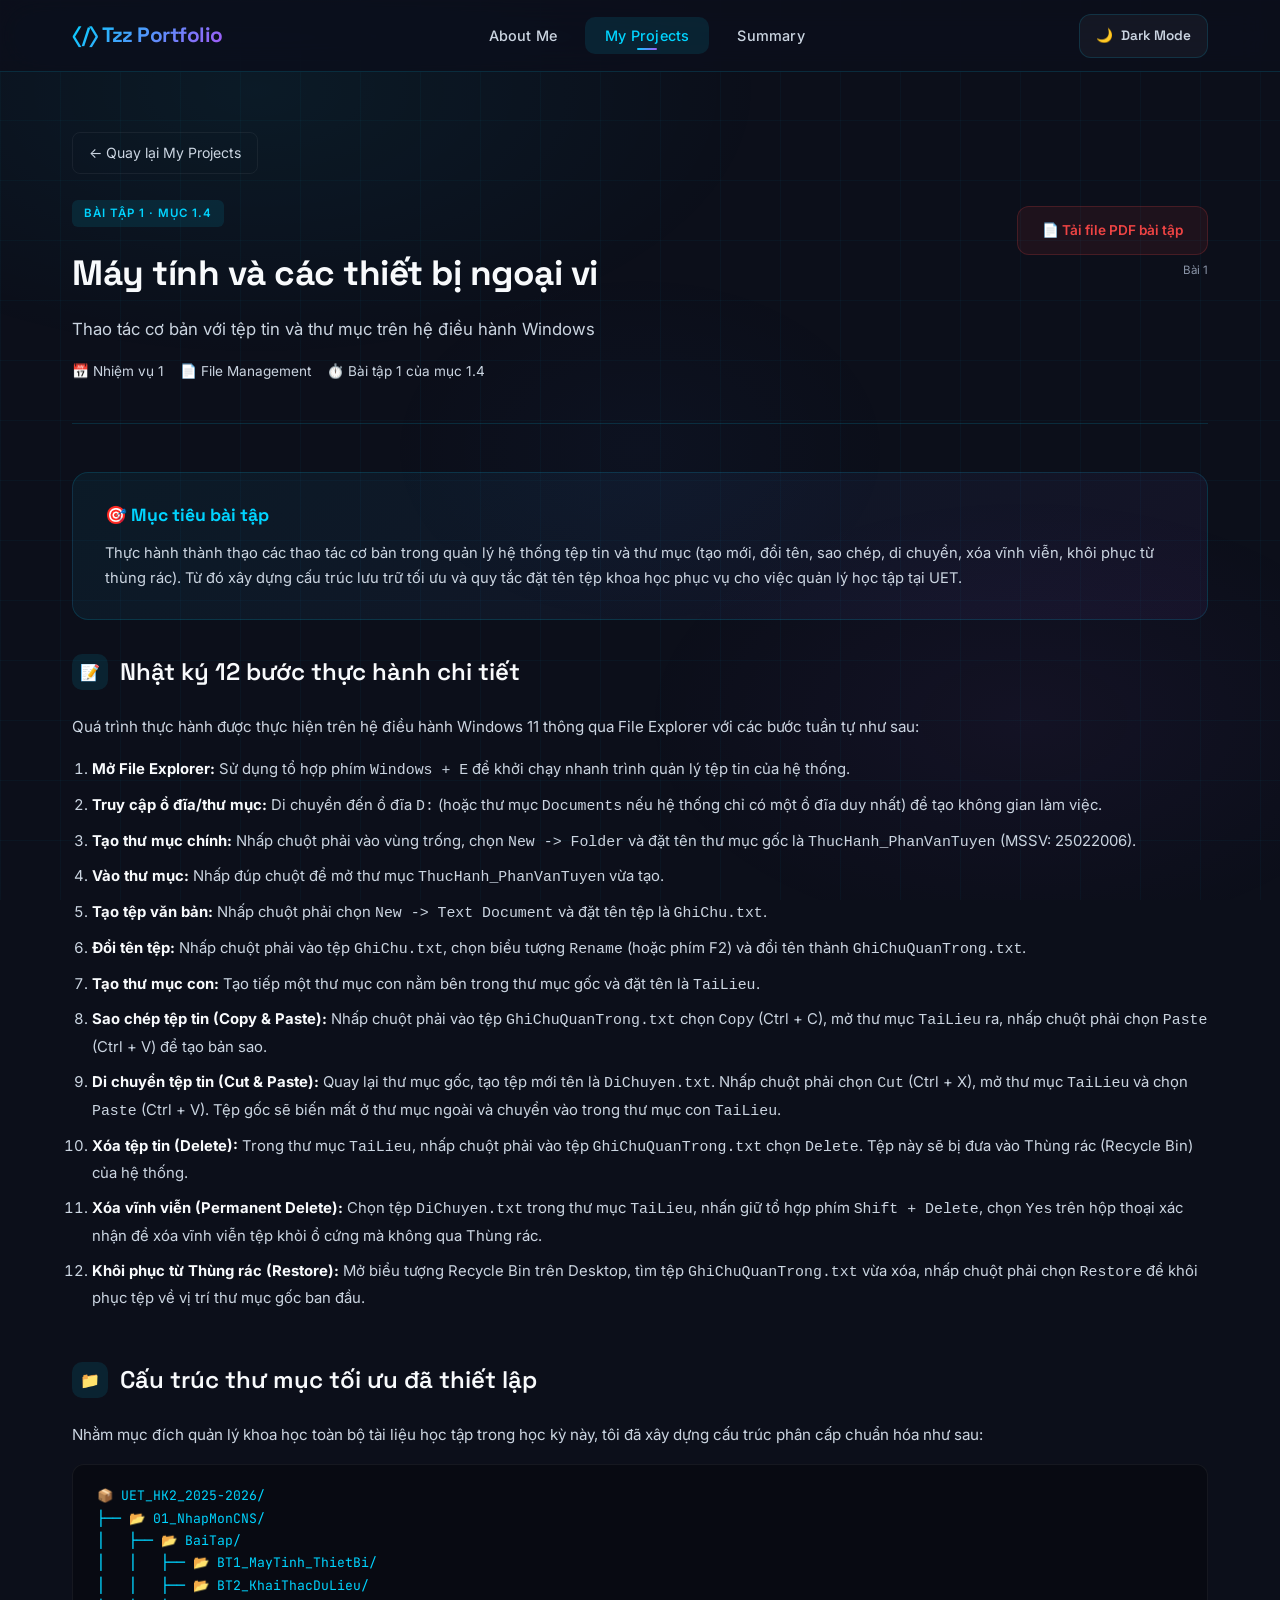
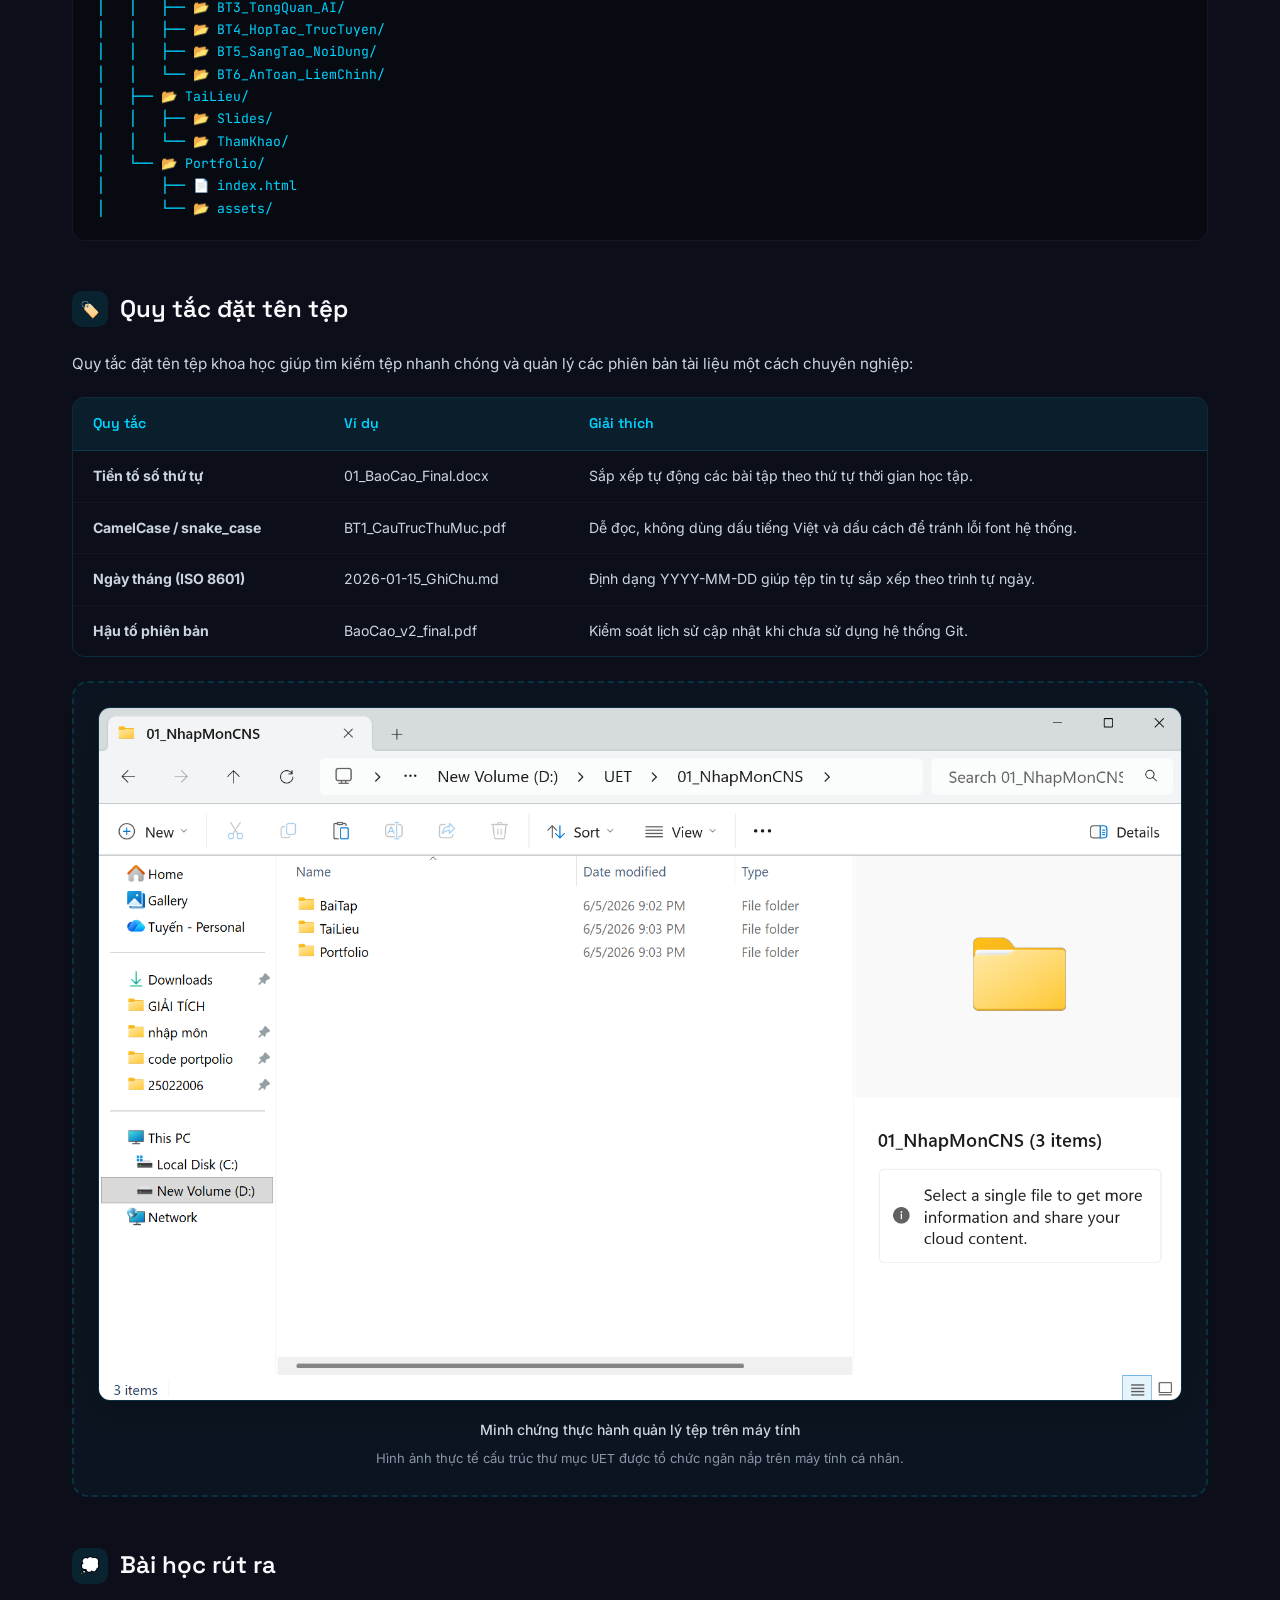
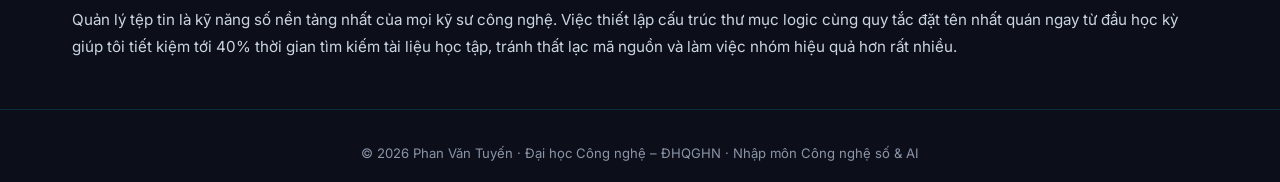
==== bai1.html @ 033db145 "add all file for tzz_portfolio" ====
<!DOCTYPE html>
<html lang="vi">

<head>
    <meta charset="UTF-8">
    <meta name="viewport" content="width=device-width, initial-scale=1.0">
    <meta name="description" content="Bài tập 1: Thao tác cơ bản với tệp tin và thư mục - Portfolio Kỹ thuật số">
    <title>Bài tập 1 | Tzz Portfolio</title>
    <link rel="preconnect" href="https://fonts.googleapis.com">
    <link rel="preconnect" href="https://fonts.gstatic.com" crossorigin>
    <link
        href="https://fonts.googleapis.com/css2?family=Inter:wght@300;400;500;600;700;800&family=Space+Grotesk:wght@400;500;600;700&family=JetBrains+Mono:wght@400;500&display=swap"
        rel="stylesheet">
    <link rel="stylesheet" href="styles.css">
</head>

<body>
    <div class="grid-bg"></div>
    <div class="particles">
        <div class="particle"></div>
        <div class="particle"></div>
        <div class="particle"></div>
        <div class="particle"></div>
        <div class="particle"></div>
        <div class="particle"></div>
        <div class="particle"></div>
        <div class="particle"></div>
    </div>

    <!-- NAVIGATION -->
    <nav class="navbar" id="navbar">
        <div class="nav-container">
            <a class="nav-logo" href="index.html">⟨/⟩ Tzz Portfolio</a>
            <button class="nav-toggle" id="navToggle" aria-label="Menu">
                <span></span><span></span><span></span>
            </button>
            <ul class="nav-links" id="navLinks">
                <li><a class="nav-link" href="index.html">About Me</a></li>
                <li><a class="nav-link" href="projects.html">My Projects</a></li>
                <li><a class="nav-link" href="summary.html">Summary</a></li>
            </ul>
            <button class="theme-toggle" id="themeToggle" onclick="toggleTheme()" aria-label="Dark / Light Mode"
                title="Dark / Light Mode">🌙</button>
        </div>
    </nav>

    <!-- PAGE CONTENT -->
    <div class="page">
        <div class="container">
            <div class="detail-header">
                <a class="detail-back" href="projects.html">← Quay lại My Projects</a>
                <div class="detail-header-row">
                    <div class="detail-header-left">
                        <span class="project-badge bt1">Bài tập 1 · Mục 1.4</span>
                        <h1 class="detail-title">Máy tính và các thiết bị ngoại vi</h1>
                        <p style="color: var(--text-secondary); font-size: 1.05rem; margin-top: 8px;">
                            Thao tác cơ bản với tệp tin và thư mục trên hệ điều hành Windows
                        </p>
                        <div class="detail-meta" style="margin-top: 16px;">
                            <span class="detail-meta-item">📅 Nhiệm vụ 1</span>
                            <span class="detail-meta-item">📄 File Management</span>
                            <span class="detail-meta-item">⏱️ Bài tập 1 của mục 1.4</span>
                        </div>
                    </div>
                    <div class="detail-header-right">
                        <a href="25022006_tuan1.pdf" class="detail-pdf-btn" target="_blank">
                            📄 Tải file PDF bài tập
                        </a>
                        <span class="detail-pdf-hint">Bài 1</span>
                    </div>
                </div>
            </div>

            <!-- Objective -->
            <div class="objective-card animate-on-scroll">
                <h3>🎯 Mục tiêu bài tập</h3>
                <p>
                    Thực hành thành thạo các thao tác cơ bản trong quản lý hệ thống tệp tin và thư mục (tạo mới, đổi
                    tên, sao chép, di chuyển, xóa vĩnh viễn, khôi phục từ thùng rác). Từ đó xây dựng cấu trúc lưu trữ
                    tối ưu và quy tắc đặt tên tệp khoa học phục vụ cho việc quản lý học tập tại UET.
                </p>
            </div>

            <!-- Content: Detailed 12 Steps -->
            <div class="content-block animate-on-scroll">
                <h2><span class="block-icon">📝</span> Nhật ký 12 bước thực hành chi tiết</h2>
                <p>
                    Quá trình thực hành được thực hiện trên hệ điều hành Windows 11 thông qua File Explorer với các bước
                    tuần tự như sau:
                </p>
                <ol>
                    <li><strong>Mở File Explorer:</strong> Sử dụng tổ hợp phím <code>Windows + E</code> để khởi chạy
                        nhanh trình quản lý tệp tin của hệ thống.</li>
                    <li><strong>Truy cập ổ đĩa/thư mục:</strong> Di chuyển đến ổ đĩa <code>D:</code> (hoặc thư mục
                        <code>Documents</code> nếu hệ thống chỉ có một ổ đĩa duy nhất) để tạo không gian làm việc.
                    </li>
                    <li><strong>Tạo thư mục chính:</strong> Nhấp chuột phải vào vùng trống, chọn
                        <code>New -> Folder</code> và đặt tên thư mục gốc là <code>ThucHanh_PhanVanTuyen</code> (MSSV:
                        25022006).
                    </li>
                    <li><strong>Vào thư mục:</strong> Nhấp đúp chuột để mở thư mục <code>ThucHanh_PhanVanTuyen</code>
                        vừa tạo.</li>
                    <li><strong>Tạo tệp văn bản:</strong> Nhấp chuột phải chọn <code>New -> Text Document</code> và đặt
                        tên tệp là <code>GhiChu.txt</code>.</li>
                    <li><strong>Đổi tên tệp:</strong> Nhấp chuột phải vào tệp <code>GhiChu.txt</code>, chọn biểu tượng
                        <code>Rename</code> (hoặc phím F2) và đổi tên thành <code>GhiChuQuanTrong.txt</code>.
                    </li>
                    <li><strong>Tạo thư mục con:</strong> Tạo tiếp một thư mục con nằm bên trong thư mục gốc và đặt tên
                        là <code>TaiLieu</code>.</li>
                    <li><strong>Sao chép tệp tin (Copy & Paste):</strong> Nhấp chuột phải vào tệp
                        <code>GhiChuQuanTrong.txt</code> chọn <code>Copy</code> (Ctrl + C), mở thư mục
                        <code>TaiLieu</code> ra, nhấp chuột phải chọn <code>Paste</code> (Ctrl + V) để tạo bản sao.
                    </li>
                    <li><strong>Di chuyển tệp tin (Cut & Paste):</strong> Quay lại thư mục gốc, tạo tệp mới tên là
                        <code>DiChuyen.txt</code>. Nhấp chuột phải chọn <code>Cut</code> (Ctrl + X), mở thư mục
                        <code>TaiLieu</code> và chọn <code>Paste</code> (Ctrl + V). Tệp gốc sẽ biến mất ở thư mục ngoài
                        và chuyển vào trong thư mục con <code>TaiLieu</code>.
                    </li>
                    <li><strong>Xóa tệp tin (Delete):</strong> Trong thư mục <code>TaiLieu</code>, nhấp chuột phải vào
                        tệp <code>GhiChuQuanTrong.txt</code> chọn <code>Delete</code>. Tệp này sẽ bị đưa vào Thùng rác
                        (Recycle Bin) của hệ thống.</li>
                    <li><strong>Xóa vĩnh viễn (Permanent Delete):</strong> Chọn tệp <code>DiChuyen.txt</code> trong thư
                        mục <code>TaiLieu</code>, nhấn giữ tổ hợp phím <code>Shift + Delete</code>, chọn
                        <code>Yes</code> trên hộp thoại xác nhận để xóa vĩnh viễn tệp khỏi ổ cứng mà không qua Thùng
                        rác.
                    </li>
                    <li><strong>Khôi phục từ Thùng rác (Restore):</strong> Mở biểu tượng Recycle Bin trên Desktop, tìm
                        tệp <code>GhiChuQuanTrong.txt</code> vừa xóa, nhấp chuột phải chọn <code>Restore</code> để khôi
                        phục tệp về vị trí thư mục gốc ban đầu.</li>
                </ol>
            </div>

            <!-- Content: Folder Structure -->
            <div class="content-block animate-on-scroll">
                <h2><span class="block-icon">📁</span> Cấu trúc thư mục tối ưu đã thiết lập</h2>
                <p>
                    Nhằm mục đích quản lý khoa học toàn bộ tài liệu học tập trong học kỳ này, tôi đã xây dựng cấu trúc
                    phân cấp chuẩn hóa như sau:
                </p>
                <div class="code-block">
                    📦 UET_HK2_2025-2026/<br>
                    ├── 📂 01_NhapMonCNS/<br>
                    │&nbsp;&nbsp;&nbsp;├── 📂 BaiTap/<br>
                    │&nbsp;&nbsp;&nbsp;│&nbsp;&nbsp;&nbsp;├── 📂 BT1_MayTinh_ThietBi/<br>
                    │&nbsp;&nbsp;&nbsp;│&nbsp;&nbsp;&nbsp;├── 📂 BT2_KhaiThacDuLieu/<br>
                    │&nbsp;&nbsp;&nbsp;│&nbsp;&nbsp;&nbsp;├── 📂 BT3_TongQuan_AI/<br>
                    │&nbsp;&nbsp;&nbsp;│&nbsp;&nbsp;&nbsp;├── 📂 BT4_HopTac_TrucTuyen/<br>
                    │&nbsp;&nbsp;&nbsp;│&nbsp;&nbsp;&nbsp;├── 📂 BT5_SangTao_NoiDung/<br>
                    │&nbsp;&nbsp;&nbsp;│&nbsp;&nbsp;&nbsp;└── 📂 BT6_AnToan_LiemChinh/<br>
                    │&nbsp;&nbsp;&nbsp;├── 📂 TaiLieu/<br>
                    │&nbsp;&nbsp;&nbsp;│&nbsp;&nbsp;&nbsp;├── 📂 Slides/<br>
                    │&nbsp;&nbsp;&nbsp;│&nbsp;&nbsp;&nbsp;└── 📂 ThamKhao/<br>
                    │&nbsp;&nbsp;&nbsp;└── 📂 Portfolio/<br>
                    │&nbsp;&nbsp;&nbsp;&nbsp;&nbsp;&nbsp;&nbsp;├── 📄 index.html<br>
                    │&nbsp;&nbsp;&nbsp;&nbsp;&nbsp;&nbsp;&nbsp;└── 📂 assets/<br>
                </div>
            </div>

            <!-- Content: Naming Convention -->
            <div class="content-block animate-on-scroll">
                <h2><span class="block-icon">🏷️</span> Quy tắc đặt tên tệp</h2>
                <p>
                    Quy tắc đặt tên tệp khoa học giúp tìm kiếm tệp nhanh chóng và quản lý các phiên bản tài liệu một
                    cách chuyên nghiệp:
                </p>
                <table class="comparison-table">
                    <thead>
                        <tr>
                            <th>Quy tắc</th>
                            <th>Ví dụ</th>
                            <th>Giải thích</th>
                        </tr>
                    </thead>
                    <tbody>
                        <tr>
                            <td><strong>Tiền tố số thứ tự</strong></td>
                            <td>01_BaoCao_Final.docx</td>
                            <td>Sắp xếp tự động các bài tập theo thứ tự thời gian học tập.</td>
                        </tr>
                        <tr>
                            <td><strong>CamelCase / snake_case</strong></td>
                            <td>BT1_CauTrucThuMuc.pdf</td>
                            <td>Dễ đọc, không dùng dấu tiếng Việt và dấu cách để tránh lỗi font hệ thống.</td>
                        </tr>
                        <tr>
                            <td><strong>Ngày tháng (ISO 8601)</strong></td>
                            <td>2026-01-15_GhiChu.md</td>
                            <td>Định dạng YYYY-MM-DD giúp tệp tin tự sắp xếp theo trình tự ngày.</td>
                        </tr>
                        <tr>
                            <td><strong>Hậu tố phiên bản</strong></td>
                            <td>BaoCao_v2_final.pdf</td>
                            <td>Kiểm soát lịch sử cập nhật khi chưa sử dụng hệ thống Git.</td>
                        </tr>
                    </tbody>
                </table>

                <div class="screenshot-area" style="margin-top: 24px; padding: 24px;">
                    <img src="minhchung.png" alt="Minh chứng thực hành quản lý tệp"
                        style="max-width: 100%; border-radius: 12px; border: 1px solid var(--border-color); box-shadow: 0 8px 32px rgba(0,0,0,0.2); display: block; margin: 0 auto 16px;">
                    <p style="margin-bottom: 4px; color: var(--text-secondary); font-weight: 500;">Minh chứng thực hành
                        quản lý tệp trên máy tính</p>
                    <p style="font-size: 0.82rem; color: var(--text-muted); margin-bottom: 0;">Hình ảnh thực tế cấu trúc
                        thư mục <code>UET</code> được tổ chức ngăn nắp trên máy tính cá nhân.</p>
                </div>
            </div>

            <!-- Content: Lessons Learned -->
            <div class="content-block animate-on-scroll">
                <h2><span class="block-icon">💭</span> Bài học rút ra</h2>
                <p>
                    Quản lý tệp tin là kỹ năng số nền tảng nhất của mọi kỹ sư công nghệ. Việc thiết lập cấu trúc thư mục
                    logic cùng quy tắc đặt tên nhất quán ngay từ đầu học kỳ giúp tôi tiết kiệm tới 40% thời gian tìm
                    kiếm tài liệu học tập, tránh thất lạc mã nguồn và làm việc nhóm hiệu quả hơn rất nhiều.
                </p>
            </div>
        </div>
    </div>

    <!-- FOOTER -->
    <footer class="footer">
        <div class="container">
            <p>© 2026 Phan Văn Tuyến · Đại học Công nghệ – ĐHQGHN · Nhập môn Công nghệ số &amp; AI</p>
        </div>
    </footer>

    <script src="script.js"></script>
</body>

</html>
---- styles.css ----
/* ==========================================
   CSS RESET & VARIABLES
   ========================================== */
*, *::before, *::after {
    margin: 0;
    padding: 0;
    box-sizing: border-box;
}

:root {
    /* Color palette - Dark Mode (default) */
    --bg-primary: #0c0f1a;
    --bg-secondary: #121829;
    --bg-card: rgba(20, 28, 48, 0.7);
    --bg-card-hover: rgba(28, 39, 66, 0.85);
    --bg-nav: rgba(12, 15, 26, 0.85);
    --border-color: rgba(0, 212, 255, 0.15);
    --border-hover: rgba(0, 212, 255, 0.35);

    /* Accent colors */
    --accent-cyan: #00d4ff;
    --accent-purple: #a855f7;
    --accent-blue: #3b82f6;
    --accent-emerald: #10b981;
    --gradient-primary: linear-gradient(135deg, #00d4ff, #a855f7);
    --gradient-secondary: linear-gradient(135deg, #3b82f6, #00d4ff);
    --gradient-card: linear-gradient(145deg, rgba(0, 212, 255, 0.06), rgba(168, 85, 247, 0.06));

    /* Text colors */
    --text-primary: #f8fafc;
    --text-secondary: #cbd5e1;
    --text-muted: #8b95a8;
    --text-accent: #00d4ff;

    /* Grid & particles */
    --grid-color: rgba(0, 212, 255, 0.035);
    --particle-color: var(--accent-cyan);

    /* Spacing */
    --nav-height: 72px;
    --section-padding: 80px;
    --container-max: 1200px;

    /* Transitions */
    --transition-fast: 0.2s cubic-bezier(0.4, 0, 0.2, 1);
    --transition-normal: 0.35s cubic-bezier(0.4, 0, 0.2, 1);
    --transition-slow: 0.5s cubic-bezier(0.4, 0, 0.2, 1);
}

/* ==========================================
   LIGHT MODE
   ========================================== */
[data-theme="light"] {
    --bg-primary: #f5f7fb;
    --bg-secondary: #e8ecf4;
    --bg-card: rgba(255, 255, 255, 0.85);
    --bg-card-hover: rgba(255, 255, 255, 0.95);
    --bg-nav: rgba(245, 247, 251, 0.9);
    --border-color: rgba(0, 140, 210, 0.12);
    --border-hover: rgba(0, 140, 210, 0.3);

    --accent-cyan: #0091d5;
    --accent-purple: #7c3aed;
    --accent-blue: #2563eb;
    --accent-emerald: #059669;
    --gradient-primary: linear-gradient(135deg, #0091d5, #7c3aed);
    --gradient-secondary: linear-gradient(135deg, #2563eb, #0091d5);
    --gradient-card: linear-gradient(145deg, rgba(0, 145, 213, 0.04), rgba(124, 58, 237, 0.04));

    --text-primary: #1a1d2e;
    --text-secondary: #4a5568;
    --text-muted: #8896ab;
    --text-accent: #0091d5;

    --grid-color: rgba(0, 100, 180, 0.04);
    --particle-color: #0091d5;
}

[data-theme="light"] body::before {
    background:
        radial-gradient(ellipse 80% 60% at 20% 10%, rgba(0, 145, 213, 0.06) 0%, transparent 50%),
        radial-gradient(ellipse 60% 50% at 80% 80%, rgba(124, 58, 237, 0.05) 0%, transparent 50%),
        radial-gradient(ellipse 40% 40% at 50% 50%, rgba(37, 99, 235, 0.03) 0%, transparent 50%);
}


[data-theme="light"] .card { box-shadow: 0 1px 3px rgba(0,0,0,0.06); }
[data-theme="light"] .card:hover { box-shadow: 0 12px 40px rgba(0,0,0,0.08), 0 0 20px rgba(0,145,213,0.06); }
[data-theme="light"] .comparison-table th { background: rgba(0,145,213,0.06); }
[data-theme="light"] .code-block { background: rgba(0,0,0,0.04); border-color: rgba(0,0,0,0.08); }
[data-theme="light"] .screenshot-area { background: rgba(0,145,213,0.03); border-color: rgba(0,145,213,0.15); }
[data-theme="light"] .nav-toggle span { background: var(--text-primary); }
[data-theme="light"] .detail-back { border-color: rgba(0,0,0,0.08); }
[data-theme="light"] .project-tag { background: rgba(0,0,0,0.03); border-color: rgba(0,0,0,0.06); }
[data-theme="light"] .btn-ghost { background: rgba(0,0,0,0.03); border-color: rgba(0,0,0,0.06); }

html {
    scroll-behavior: smooth;
    transition: background-color 0.3s ease, color 0.3s ease;
}

body {
    font-family: 'Inter', -apple-system, BlinkMacSystemFont, sans-serif;
    background-color: var(--bg-primary);
    color: var(--text-primary);
    line-height: 1.7;
    overflow-x: hidden;
    min-height: 100vh;
    transition: background-color 0.3s ease, color 0.3s ease;
}

/* ==========================================
   BACKGROUND EFFECTS
   ========================================== */
body::before {
    content: '';
    position: fixed;
    top: 0; left: 0;
    width: 100%; height: 100%;
    background:
        radial-gradient(ellipse 80% 60% at 20% 10%, rgba(0,212,255,0.06) 0%, transparent 50%),
        radial-gradient(ellipse 60% 50% at 80% 80%, rgba(168,85,247,0.05) 0%, transparent 50%),
        radial-gradient(ellipse 40% 40% at 50% 50%, rgba(59,130,246,0.03) 0%, transparent 50%);
    pointer-events: none;
    z-index: 0;
}

.grid-bg {
    position: fixed;
    top: 0; left: 0;
    width: 100%; height: 100%;
    background-image:
        linear-gradient(var(--grid-color) 1px, transparent 1px),
        linear-gradient(90deg, var(--grid-color) 1px, transparent 1px);
    background-size: 60px 60px;
    pointer-events: none;
    z-index: 0;
}

.particles {
    position: fixed;
    top: 0; left: 0;
    width: 100%; height: 100%;
    pointer-events: none;
    z-index: 0;
    overflow: hidden;
}

.particle {
    position: absolute;
    border-radius: 50%;
    pointer-events: none;
    will-change: transform, opacity;
}

/* Star style (Dark Mode) */
.particle.star {
    width: 2px;
    height: 2px;
    background: #ffffff;
    box-shadow: 0 0 8px 1px #ffffff, 0 0 15px 3px rgba(0, 212, 255, 0.6);
    opacity: 0;
    animation: diagonal-stars 8s linear infinite;
}

@keyframes diagonal-stars {
    0% {
        transform: translate(0, 0) scale(0.4);
        opacity: 0;
    }
    10% {
        opacity: 0.8;
    }
    90% {
        opacity: 0.8;
    }
    100% {
        transform: translate(60vh, 60vh) scale(1.2);
        opacity: 0;
    }
}

/* Fireball style (Light Mode) */
.particle.fireball {
    width: 8px;
    height: 8px;
    background: radial-gradient(circle, #ff5722 0%, #ff9800 60%, rgba(255, 152, 0, 0) 100%);
    box-shadow: 0 0 12px 3px #ff5722, 0 0 20px #ff9800;
    opacity: 0;
    animation: diagonal-fireballs 9s linear infinite;
}

@keyframes diagonal-fireballs {
    0% {
        transform: translate(0, 0) scale(0.5);
        opacity: 0;
    }
    10% {
        opacity: 0.8;
    }
    90% {
        opacity: 0.8;
    }
    100% {
        transform: translate(60vh, 60vh) scale(1.2);
        opacity: 0;
    }
}

/* ==========================================
   NAVIGATION
   ========================================== */
.navbar {
    position: fixed;
    top: 0; left: 0;
    width: 100%;
    height: var(--nav-height);
    background: var(--bg-nav);
    backdrop-filter: blur(20px) saturate(180%);
    -webkit-backdrop-filter: blur(20px) saturate(180%);
    border-bottom: 1px solid var(--border-color);
    z-index: 1000;
    display: flex;
    align-items: center;
    justify-content: center;
    transition: var(--transition-normal);
}

.navbar.scrolled {
    background: rgba(12, 15, 26, 0.96);
    box-shadow: 0 4px 30px rgba(0,0,0,0.3);
}

[data-theme="light"] .navbar.scrolled {
    background: rgba(245, 247, 251, 0.97);
    box-shadow: 0 4px 20px rgba(0,0,0,0.06);
}

.nav-container {
    width: 100%;
    max-width: var(--container-max);
    padding: 0 32px;
    display: flex;
    align-items: center;
    justify-content: space-between;
}

.nav-logo {
    font-family: 'Space Grotesk', sans-serif;
    font-size: 1.3rem;
    font-weight: 700;
    background: var(--gradient-primary);
    -webkit-background-clip: text;
    -webkit-text-fill-color: transparent;
    background-clip: text;
    cursor: pointer;
    letter-spacing: -0.5px;
    transition: var(--transition-fast);
    text-decoration: none;
}

.nav-logo:hover { filter: brightness(1.2); }

.nav-links {
    display: flex;
    align-items: center;
    gap: 8px;
    list-style: none;
}

.nav-link {
    padding: 10px 20px;
    font-size: 0.9rem;
    font-weight: 500;
    color: var(--text-secondary);
    text-decoration: none;
    border-radius: 10px;
    cursor: pointer;
    transition: var(--transition-fast);
    position: relative;
    letter-spacing: 0.2px;
}

.nav-link:hover {
    color: var(--text-primary);
    background: rgba(0, 212, 255, 0.06);
}

.nav-link.active {
    color: var(--accent-cyan);
    background: rgba(0, 212, 255, 0.1);
}

.nav-link.active::after {
    content: '';
    position: absolute;
    bottom: 4px;
    left: 50%;
    transform: translateX(-50%);
    width: 20px; height: 2px;
    background: var(--gradient-primary);
    border-radius: 1px;
}

/* Theme toggle */
.theme-toggle {
    height: 44px;
    padding: 0 16px;
    border-radius: 12px;
    border: 1px solid var(--border-color);
    background: rgba(255,255,255,0.04);
    color: var(--text-secondary);
    cursor: pointer;
    display: inline-flex;
    align-items: center;
    justify-content: center;
    gap: 8px;
    font-family: 'Space Grotesk', sans-serif;
    font-size: 0.85rem;
    font-weight: 600;
    transition: var(--transition-fast);
    margin-left: 8px;
    flex-shrink: 0;
}

.theme-toggle:hover {
    background: rgba(0,212,255,0.08);
    border-color: var(--border-hover);
    color: var(--accent-cyan);
}

[data-theme="light"] .theme-toggle { background: rgba(0,0,0,0.04); }
[data-theme="light"] .theme-toggle:hover { background: rgba(0,145,213,0.08); }

/* Mobile menu */
.nav-toggle {
    display: none;
    flex-direction: column;
    gap: 5px;
    cursor: pointer;
    padding: 5px;
    background: none;
    border: none;
}

.nav-toggle span {
    width: 24px; height: 2px;
    background: var(--text-primary);
    border-radius: 2px;
    transition: var(--transition-fast);
}

/* ==========================================
   LAYOUT & CONTAINERS
   ========================================== */
.page {
    position: relative;
    z-index: 1;
    min-height: 100vh;
    padding-top: var(--nav-height);
    animation: pageIn 0.5s ease forwards;
}

@keyframes pageIn {
    from { opacity: 0; transform: translateY(20px); }
    to { opacity: 1; transform: translateY(0); }
}

.container {
    max-width: var(--container-max);
    margin: 0 auto;
    padding: 0 32px;
}

.section {
    padding: var(--section-padding) 0;
}

.section-label {
    display: inline-flex;
    align-items: center;
    gap: 8px;
    font-family: 'JetBrains Mono', monospace;
    font-size: 0.8rem;
    font-weight: 500;
    color: var(--accent-cyan);
    text-transform: uppercase;
    letter-spacing: 2px;
    margin-bottom: 16px;
    padding: 6px 16px;
    background: rgba(0, 212, 255, 0.08);
    border: 1px solid rgba(0, 212, 255, 0.15);
    border-radius: 20px;
}

.section-label .dot {
    width: 6px; height: 6px;
    background: var(--accent-cyan);
    border-radius: 50%;
    animation: pulse-dot 2s infinite;
}

@keyframes pulse-dot {
    0%, 100% { opacity: 1; }
    50% { opacity: 0.3; }
}

.section-title {
    font-family: 'Space Grotesk', sans-serif;
    font-size: 2.5rem;
    font-weight: 700;
    line-height: 1.2;
    margin-bottom: 16px;
    letter-spacing: -1px;
}

.section-title .gradient {
    background: var(--gradient-primary);
    -webkit-background-clip: text;
    -webkit-text-fill-color: transparent;
    background-clip: text;
}

.section-subtitle {
    font-size: 1.1rem;
    color: var(--text-secondary);
    max-width: 600px;
    line-height: 1.8;
}

/* ==========================================
   CARDS
   ========================================== */
.card {
    background: var(--bg-card);
    border: 1px solid var(--border-color);
    border-radius: 16px;
    padding: 32px;
    transition: var(--transition-normal);
    position: relative;
    overflow: hidden;
}

.card::before {
    content: '';
    position: absolute;
    top: 0; left: 0; right: 0;
    height: 1px;
    background: var(--gradient-primary);
    opacity: 0;
    transition: var(--transition-normal);
}

.card:hover {
    background: var(--bg-card-hover);
    border-color: var(--border-hover);
    transform: translateY(-4px);
    box-shadow: 0 20px 60px rgba(0,0,0,0.3), 0 0 40px rgba(0,212,255,0.05);
}

.card:hover::before { opacity: 1; }

/* ==========================================
   BUTTONS
   ========================================== */
.btn {
    display: inline-flex;
    align-items: center;
    gap: 8px;
    padding: 12px 28px;
    font-family: 'Inter', sans-serif;
    font-size: 0.9rem;
    font-weight: 600;
    border-radius: 12px;
    cursor: pointer;
    transition: var(--transition-fast);
    text-decoration: none;
    border: none;
    letter-spacing: 0.3px;
}

.btn-primary {
    background: var(--gradient-primary);
    color: #fff;
    box-shadow: 0 4px 20px rgba(0,212,255,0.25);
}

.btn-primary:hover {
    box-shadow: 0 6px 30px rgba(0,212,255,0.4);
    transform: translateY(-2px);
    filter: brightness(1.1);
}

.btn-outline {
    background: transparent;
    color: var(--accent-cyan);
    border: 1px solid rgba(0,212,255,0.3);
}

.btn-outline:hover {
    background: rgba(0,212,255,0.08);
    border-color: var(--accent-cyan);
    box-shadow: 0 0 20px rgba(0,212,255,0.15);
}

.btn-ghost {
    background: rgba(255,255,255,0.04);
    color: var(--text-secondary);
    border: 1px solid rgba(255,255,255,0.06);
}

.btn-ghost:hover {
    background: rgba(255,255,255,0.08);
    color: var(--text-primary);
}

.btn-sm { padding: 8px 18px; font-size: 0.82rem; }

/* ==========================================
   HERO SECTION (ABOUT ME)
   ========================================== */
.hero {
    min-height: calc(100vh - var(--nav-height));
    display: flex;
    align-items: center;
    position: relative;
}

.hero-content {
    display: grid;
    grid-template-columns: 1fr 1fr;
    gap: 80px;
    align-items: center;
}

.hero-text .greeting {
    font-family: 'JetBrains Mono', monospace;
    font-size: 0.9rem;
    color: var(--accent-cyan);
    margin-bottom: 12px;
    opacity: 0;
    animation: slideUp 0.6s 0.2s ease forwards;
}

.hero-text h1 {
    font-family: 'Space Grotesk', sans-serif;
    font-size: 3.5rem;
    font-weight: 800;
    line-height: 1.1;
    letter-spacing: -2px;
    margin-bottom: 24px;
    opacity: 0;
    animation: slideUp 0.6s 0.4s ease forwards;
}

.hero-text .description {
    font-size: 1.1rem;
    color: var(--text-secondary);
    margin-bottom: 32px;
    max-width: 480px;
    line-height: 1.8;
    opacity: 0;
    animation: slideUp 0.6s 0.6s ease forwards;
}

.hero-actions {
    display: flex;
    gap: 12px;
    opacity: 0;
    animation: slideUp 0.6s 0.8s ease forwards;
}

@keyframes slideUp {
    from { opacity: 0; transform: translateY(30px); }
    to { opacity: 1; transform: translateY(0); }
}

.hero-visual {
    display: flex;
    justify-content: center;
    align-items: center;
    opacity: 0;
    animation: slideUp 0.6s 0.5s ease forwards;
}

.profile-card {
    background: var(--bg-card);
    border: 1px solid var(--border-color);
    border-radius: 24px;
    padding: 40px;
    width: 100%;
    max-width: 380px;
    text-align: center;
    position: relative;
    overflow: hidden;
}

.profile-card::after {
    content: '';
    position: absolute;
    top: -50%; left: -50%;
    width: 200%; height: 200%;
    background: conic-gradient(from 0deg, transparent, rgba(0,212,255,0.05), transparent, rgba(168,85,247,0.05), transparent);
    animation: rotate-bg 15s linear infinite;
}

@keyframes rotate-bg { to { transform: rotate(360deg); } }

.profile-card-inner { position: relative; z-index: 1; }

.avatar {
    width: 120px; height: 120px;
    border-radius: 50%;
    background: var(--gradient-primary);
    position: relative;
    overflow: hidden;
    margin: 0 auto 20px;
    box-shadow: 0 0 30px rgba(0, 212, 255, 0.25);
    border: 3px solid var(--accent-cyan);
}

.avatar-img {
    width: 100%;
    height: 100%;
    object-fit: cover;
    display: block;
    border-radius: 50%;
}

.scan-line {
    position: absolute;
    top: 0;
    left: 0;
    width: 100%;
    height: 4px;
    background: var(--accent-cyan);
    box-shadow: 0 0 12px 3px var(--accent-cyan), 0 0 4px var(--accent-cyan);
    animation: scanner 3.5s ease-in-out infinite;
    z-index: 2;
    pointer-events: none;
}

@keyframes scanner {
    0% { top: 0%; }
    50% { top: 100%; }
    100% { top: 0%; }
}

.avatar::after {
    content: '';
    position: absolute;
    top: 0; left: 0; width: 100%; height: 100%;
    background: linear-gradient(to bottom, rgba(0, 212, 255, 0.15) 0%, transparent 35%, rgba(0, 212, 255, 0.15) 100%);
    border-radius: 50%;
    pointer-events: none;
    z-index: 1;
    animation: hologram-flicker 0.15s infinite;
}

@keyframes hologram-flicker {
    0% { opacity: 0.9; }
    50% { opacity: 1; }
    100% { opacity: 0.9; }
}

.profile-name {
    font-family: 'Space Grotesk', sans-serif;
    font-size: 1.5rem;
    font-weight: 700;
    margin-bottom: 4px;
}

.profile-role {
    color: var(--accent-cyan);
    font-size: 0.9rem;
    font-weight: 500;
    margin-bottom: 20px;
}

.profile-info { list-style: none; text-align: left; }

.profile-info li {
    display: flex;
    align-items: center;
    gap: 12px;
    padding: 10px 0;
    font-size: 0.88rem;
    color: var(--text-secondary);
    border-bottom: 1px solid rgba(255,255,255,0.04);
}

.profile-info li:last-child { border-bottom: none; }

.profile-info .info-icon {
    width: 32px; height: 32px;
    border-radius: 8px;
    background: rgba(0,212,255,0.08);
    display: flex;
    align-items: center;
    justify-content: center;
    font-size: 0.85rem;
    flex-shrink: 0;
}

.profile-info .info-label {
    font-size: 0.75rem;
    color: var(--text-muted);
    text-transform: uppercase;
    letter-spacing: 0.5px;
}

.profile-info .info-value {
    color: var(--text-primary);
    font-weight: 500;
}

/* About sections */
.about-grid {
    display: grid;
    grid-template-columns: repeat(3, 1fr);
    gap: 24px;
    margin-top: 24px;
}

.about-card-icon {
    width: 48px; height: 48px;
    border-radius: 14px;
    display: flex;
    align-items: center;
    justify-content: center;
    font-size: 1.3rem;
    margin-bottom: 16px;
}

.about-card-icon.cyan   { background: rgba(0,212,255,0.1); }
.about-card-icon.purple { background: rgba(168,85,247,0.1); }
.about-card-icon.emerald{ background: rgba(16,185,129,0.1); }

.about-card h3 {
    font-family: 'Space Grotesk', sans-serif;
    font-size: 1.15rem;
    font-weight: 600;
    margin-bottom: 8px;
}

.about-card p {
    font-size: 0.9rem;
    color: var(--text-secondary);
    line-height: 1.7;
}

/* ==========================================
   MY PROJECTS - OVERVIEW
   ========================================== */
.projects-grid {
    display: grid;
    grid-template-columns: repeat(2, 1fr);
    gap: 24px;
    margin-top: 40px;
}

.project-card { position: relative; overflow: hidden; }

.project-number {
    font-family: 'Space Grotesk', sans-serif;
    font-size: 3.5rem;
    font-weight: 800;
    background: var(--gradient-primary);
    -webkit-background-clip: text;
    -webkit-text-fill-color: transparent;
    background-clip: text;
    opacity: 0.15;
    position: absolute;
    top: 16px; right: 24px;
    line-height: 1;
}

.project-badge {
    display: inline-flex;
    align-items: center;
    gap: 6px;
    padding: 4px 12px;
    font-size: 0.72rem;
    font-weight: 600;
    text-transform: uppercase;
    letter-spacing: 1px;
    border-radius: 6px;
    margin-bottom: 16px;
}

.project-badge.bt1 { background: rgba(0,212,255,0.1); color: var(--accent-cyan); }
.project-badge.bt2 { background: rgba(168,85,247,0.1); color: var(--accent-purple); }
.project-badge.bt3 { background: rgba(59,130,246,0.1); color: var(--accent-blue); }
.project-badge.bt4 { background: rgba(16,185,129,0.1); color: var(--accent-emerald); }
.project-badge.bt5 { background: rgba(245,158,11,0.1); color: #f59e0b; }
.project-badge.bt6 { background: rgba(239,68,68,0.1); color: #ef4444; }

.project-card h3 {
    font-family: 'Space Grotesk', sans-serif;
    font-size: 1.2rem;
    font-weight: 600;
    margin-bottom: 10px;
    line-height: 1.4;
}

.project-card .project-desc {
    font-size: 0.88rem;
    color: var(--text-secondary);
    line-height: 1.7;
    margin-bottom: 20px;
}

.project-card .project-tags {
    display: flex;
    flex-wrap: wrap;
    gap: 8px;
    margin-bottom: 20px;
}

.project-tag {
    padding: 4px 10px;
    font-family: 'JetBrains Mono', monospace;
    font-size: 0.7rem;
    color: var(--text-muted);
    background: rgba(255,255,255,0.03);
    border: 1px solid rgba(255,255,255,0.06);
    border-radius: 6px;
}

.project-card .project-actions {
    display: flex;
    gap: 8px;
    align-items: center;
}

/* ==========================================
   PROJECT DETAIL PAGES
   ========================================== */
.detail-header {
    padding: 60px 0 40px;
    border-bottom: 1px solid var(--border-color);
    margin-bottom: 48px;
    position: relative;
}

.detail-header-row {
    display: flex;
    align-items: flex-start;
    justify-content: space-between;
    gap: 24px;
}

.detail-header-left { flex: 1; min-width: 0; }
.detail-header-right { flex-shrink: 0; padding-top: 8px; }

.detail-pdf-btn {
    display: inline-flex;
    align-items: center;
    gap: 8px;
    padding: 12px 24px;
    background: rgba(239,68,68,0.08);
    border: 1px solid rgba(239,68,68,0.2);
    border-radius: 12px;
    color: #ef4444;
    font-weight: 600;
    font-size: 0.85rem;
    text-decoration: none;
    transition: var(--transition-fast);
    white-space: nowrap;
    font-family: 'Inter', sans-serif;
}

.detail-pdf-btn:hover {
    background: rgba(239,68,68,0.15);
    border-color: rgba(239,68,68,0.4);
    transform: translateY(-2px);
    box-shadow: 0 4px 20px rgba(239,68,68,0.15);
}

.detail-pdf-hint {
    display: block;
    color: var(--text-muted);
    font-size: 0.72rem;
    margin-top: 6px;
    text-align: right;
}

.detail-back {
    display: inline-flex;
    align-items: center;
    gap: 8px;
    color: var(--text-secondary);
    font-size: 0.88rem;
    cursor: pointer;
    margin-bottom: 24px;
    padding: 8px 16px;
    border-radius: 8px;
    transition: var(--transition-fast);
    background: none;
    border: 1px solid rgba(255,255,255,0.06);
    font-family: 'Inter', sans-serif;
    text-decoration: none;
}

.detail-back:hover {
    color: var(--accent-cyan);
    background: rgba(0,212,255,0.06);
    border-color: rgba(0,212,255,0.15);
}

.detail-title {
    font-family: 'Space Grotesk', sans-serif;
    font-size: 2.2rem;
    font-weight: 700;
    margin-bottom: 12px;
    letter-spacing: -0.5px;
}

.detail-meta {
    display: flex;
    align-items: center;
    gap: 16px;
    flex-wrap: wrap;
}

.detail-meta-item {
    display: flex;
    align-items: center;
    gap: 6px;
    font-size: 0.85rem;
    color: var(--text-secondary);
}

/* Content blocks */
.content-block { margin-bottom: 48px; }

.content-block h2 {
    font-family: 'Space Grotesk', sans-serif;
    font-size: 1.5rem;
    font-weight: 600;
    margin-bottom: 20px;
    display: flex;
    align-items: center;
    gap: 12px;
}

.content-block h2 .block-icon {
    width: 36px; height: 36px;
    border-radius: 10px;
    background: rgba(0,212,255,0.1);
    display: flex;
    align-items: center;
    justify-content: center;
    font-size: 1rem;
}

.content-block h3 {
    font-family: 'Space Grotesk', sans-serif;
    font-size: 1.15rem;
    font-weight: 600;
    margin-bottom: 12px;
    margin-top: 24px;
    color: var(--accent-cyan);
}

.content-block p {
    font-size: 0.95rem;
    color: var(--text-secondary);
    line-height: 1.8;
    margin-bottom: 16px;
}

.content-block ul, .content-block ol { margin-left: 20px; margin-bottom: 16px; }

.content-block li {
    font-size: 0.93rem;
    color: var(--text-secondary);
    line-height: 1.8;
    margin-bottom: 8px;
}

.content-block li strong { color: var(--text-primary); }

/* Screenshot placeholder */
.screenshot-area {
    background: rgba(0,212,255,0.03);
    border: 2px dashed rgba(0,212,255,0.15);
    border-radius: 16px;
    padding: 48px 32px;
    text-align: center;
    margin: 24px 0;
}

.screenshot-area .icon { font-size: 2rem; margin-bottom: 12px; }
.screenshot-area p { color: var(--text-muted); font-size: 0.88rem; }
.screenshot-area p:first-of-type { color: var(--text-secondary); font-weight: 500; }

/* Info box / callout */
.info-box {
    background: rgba(0,212,255,0.04);
    border-left: 3px solid var(--accent-cyan);
    border-radius: 0 12px 12px 0;
    padding: 20px 24px;
    margin: 20px 0;
}

.info-box.purple { background: rgba(168,85,247,0.04); border-left-color: var(--accent-purple); }
.info-box.emerald { background: rgba(16,185,129,0.04); border-left-color: var(--accent-emerald); }
.info-box p { color: var(--text-secondary); font-size: 0.9rem; }
.info-box strong { color: var(--text-primary); }

/* Code block */
.code-block {
    background: rgba(0,0,0,0.3);
    border: 1px solid rgba(255,255,255,0.06);
    border-radius: 12px;
    padding: 20px 24px;
    font-family: 'JetBrains Mono', monospace;
    font-size: 0.82rem;
    color: var(--accent-cyan);
    overflow-x: auto;
    margin: 16px 0;
    line-height: 1.7;
}

/* Comparison table */
.comparison-table {
    width: 100%;
    border-collapse: separate;
    border-spacing: 0;
    margin: 20px 0;
    border-radius: 12px;
    overflow: hidden;
    border: 1px solid var(--border-color);
}

.comparison-table th {
    background: rgba(0,212,255,0.08);
    padding: 14px 20px;
    text-align: left;
    font-family: 'Space Grotesk', sans-serif;
    font-weight: 600;
    font-size: 0.88rem;
    color: var(--accent-cyan);
    border-bottom: 1px solid var(--border-color);
}

.comparison-table td {
    padding: 14px 20px;
    font-size: 0.88rem;
    color: var(--text-secondary);
    border-bottom: 1px solid rgba(255,255,255,0.03);
    line-height: 1.6;
}

.comparison-table tr:last-child td { border-bottom: none; }
.comparison-table tr:hover td { background: rgba(0,212,255,0.02); }

/* ==========================================
   SUMMARY PAGE
   ========================================== */
.summary-hero {
    text-align: center;
    padding: 80px 0 48px;
}

.summary-hero h1 {
    font-family: 'Space Grotesk', sans-serif;
    font-size: 3rem;
    font-weight: 800;
    letter-spacing: -1.5px;
    margin-bottom: 16px;
}

.summary-grid {
    display: grid;
    grid-template-columns: repeat(3, 1fr);
    gap: 24px;
    margin: 48px 0;
}

.stat-card {
    background: var(--bg-card);
    border: 1px solid var(--border-color);
    border-radius: 16px;
    padding: 28px;
    text-align: center;
}

.stat-number {
    font-family: 'Space Grotesk', sans-serif;
    font-size: 2.5rem;
    font-weight: 800;
    background: var(--gradient-primary);
    -webkit-background-clip: text;
    -webkit-text-fill-color: transparent;
    background-clip: text;
}

.stat-label { color: var(--text-secondary); font-size: 0.88rem; margin-top: 4px; }

.summary-section { margin-bottom: 48px; }

.summary-section h2 {
    font-family: 'Space Grotesk', sans-serif;
    font-size: 1.6rem;
    font-weight: 600;
    margin-bottom: 20px;
    display: flex;
    align-items: center;
    gap: 12px;
}

.summary-section h2 .block-icon {
    width: 36px; height: 36px;
    border-radius: 10px;
    background: rgba(0,212,255,0.1);
    display: flex;
    align-items: center;
    justify-content: center;
    font-size: 1rem;
}

.summary-section p {
    font-size: 0.95rem;
    color: var(--text-secondary);
    line-height: 1.8;
    margin-bottom: 12px;
}

/* Project links in summary */
.project-links-grid {
    display: grid;
    grid-template-columns: repeat(2, 1fr);
    gap: 16px;
    margin-top: 24px;
}

.project-link-card {
    display: flex;
    align-items: center;
    gap: 16px;
    padding: 18px 22px;
    background: var(--bg-card);
    border: 1px solid var(--border-color);
    border-radius: 14px;
    cursor: pointer;
    transition: var(--transition-fast);
    text-decoration: none;
    color: inherit;
}

.project-link-card:hover {
    border-color: var(--border-hover);
    background: var(--bg-card-hover);
    transform: translateX(4px);
}

.project-link-number {
    font-family: 'Space Grotesk', sans-serif;
    font-size: 1.3rem;
    font-weight: 800;
    background: var(--gradient-primary);
    -webkit-background-clip: text;
    -webkit-text-fill-color: transparent;
    background-clip: text;
    min-width: 36px;
}

.project-link-info h4 { font-size: 0.92rem; font-weight: 600; margin-bottom: 2px; }
.project-link-info p { font-size: 0.78rem; color: var(--text-muted); margin-bottom: 0; }

.project-link-arrow {
    margin-left: auto;
    color: var(--text-muted);
    transition: var(--transition-fast);
}

.project-link-card:hover .project-link-arrow {
    color: var(--accent-cyan);
    transform: translateX(4px);
}

/* ==========================================
   FOOTER
   ========================================== */
.footer {
    position: relative;
    z-index: 1;
    border-top: 1px solid var(--border-color);
    padding: 32px 0;
    text-align: center;
}

.footer p { color: var(--text-muted); font-size: 0.82rem; }
.footer .heart { color: #ef4444; }

/* ==========================================
   SCROLL ANIMATIONS
   ========================================== */
.animate-on-scroll {
    opacity: 0;
    transform: translateY(30px);
    transition: opacity 0.6s ease, transform 0.6s ease;
}

.animate-on-scroll.visible {
    opacity: 1;
    transform: translateY(0);
}

.stagger-1 { transition-delay: 0.1s; }
.stagger-2 { transition-delay: 0.2s; }
.stagger-3 { transition-delay: 0.3s; }
.stagger-4 { transition-delay: 0.4s; }
.stagger-5 { transition-delay: 0.5s; }
.stagger-6 { transition-delay: 0.6s; }

/* ==========================================
   UTILITIES
   ========================================== */
.text-gradient {
    background: var(--gradient-primary);
    -webkit-background-clip: text;
    -webkit-text-fill-color: transparent;
    background-clip: text;
}

.divider { height: 1px; background: var(--border-color); margin: 40px 0; }

.objective-card {
    background: var(--gradient-card);
    border: 1px solid var(--border-color);
    border-radius: 16px;
    padding: 28px 32px;
    margin-bottom: 32px;
}

.objective-card h3 {
    color: var(--accent-cyan);
    font-family: 'Space Grotesk', sans-serif;
    font-size: 1.1rem;
    margin-bottom: 10px;
    margin-top: 0;
}

.objective-card p { color: var(--text-secondary); font-size: 0.92rem; line-height: 1.7; }

/* ==========================================
   RESPONSIVE
   ========================================== */
@media (max-width: 968px) {
    .hero-content { grid-template-columns: 1fr; gap: 48px; text-align: center; }
    .hero-text h1 { font-size: 2.5rem; }
    .hero-text .description { max-width: 100%; }
    .hero-actions { justify-content: center; }
    .projects-grid { grid-template-columns: 1fr; }
    .about-grid { grid-template-columns: 1fr; }
    .project-links-grid { grid-template-columns: 1fr; }
    .section-title { font-size: 2rem; }
    .detail-header-row { flex-direction: column; }
    .detail-header-right { align-self: flex-start; }
}

@media (max-width: 640px) {
    :root { --section-padding: 48px; --nav-height: 64px; }
    .container { padding: 0 20px; }

    .nav-links {
        display: none;
        position: absolute;
        top: var(--nav-height);
        left: 0; right: 0;
        background: var(--bg-nav);
        backdrop-filter: blur(20px);
        flex-direction: column;
        padding: 16px;
        border-bottom: 1px solid var(--border-color);
    }

    .nav-links.open { display: flex; }
    .nav-toggle { display: flex; }
    .hero-text h1 { font-size: 2rem; }
    .summary-grid { grid-template-columns: 1fr; }
    .detail-title { font-size: 1.6rem; }
    .profile-card { max-width: 100%; }
}

/* ==========================================
   SCROLLBAR
   ========================================== */
::-webkit-scrollbar { width: 8px; }
::-webkit-scrollbar-track { background: var(--bg-primary); }
::-webkit-scrollbar-thumb { background: rgba(0,212,255,0.15); border-radius: 4px; }
::-webkit-scrollbar-thumb:hover { background: rgba(0,212,255,0.3); }
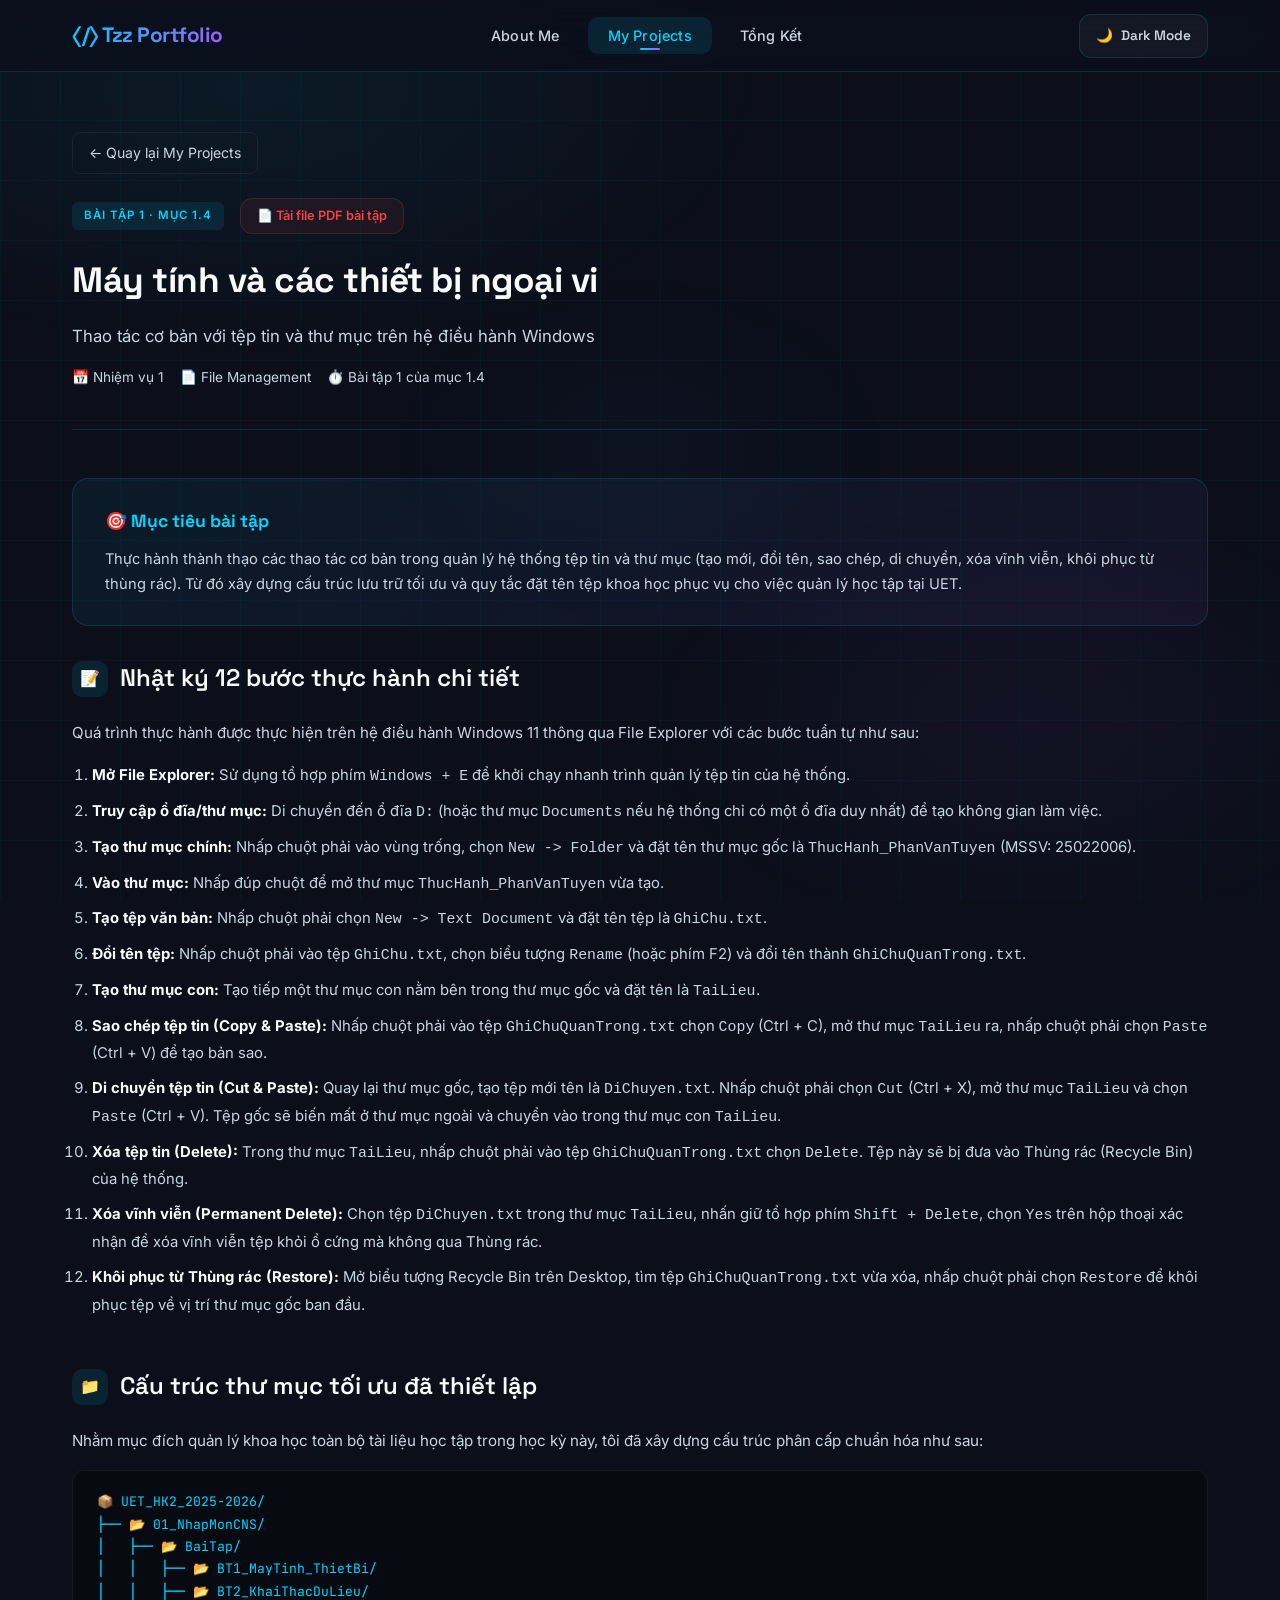
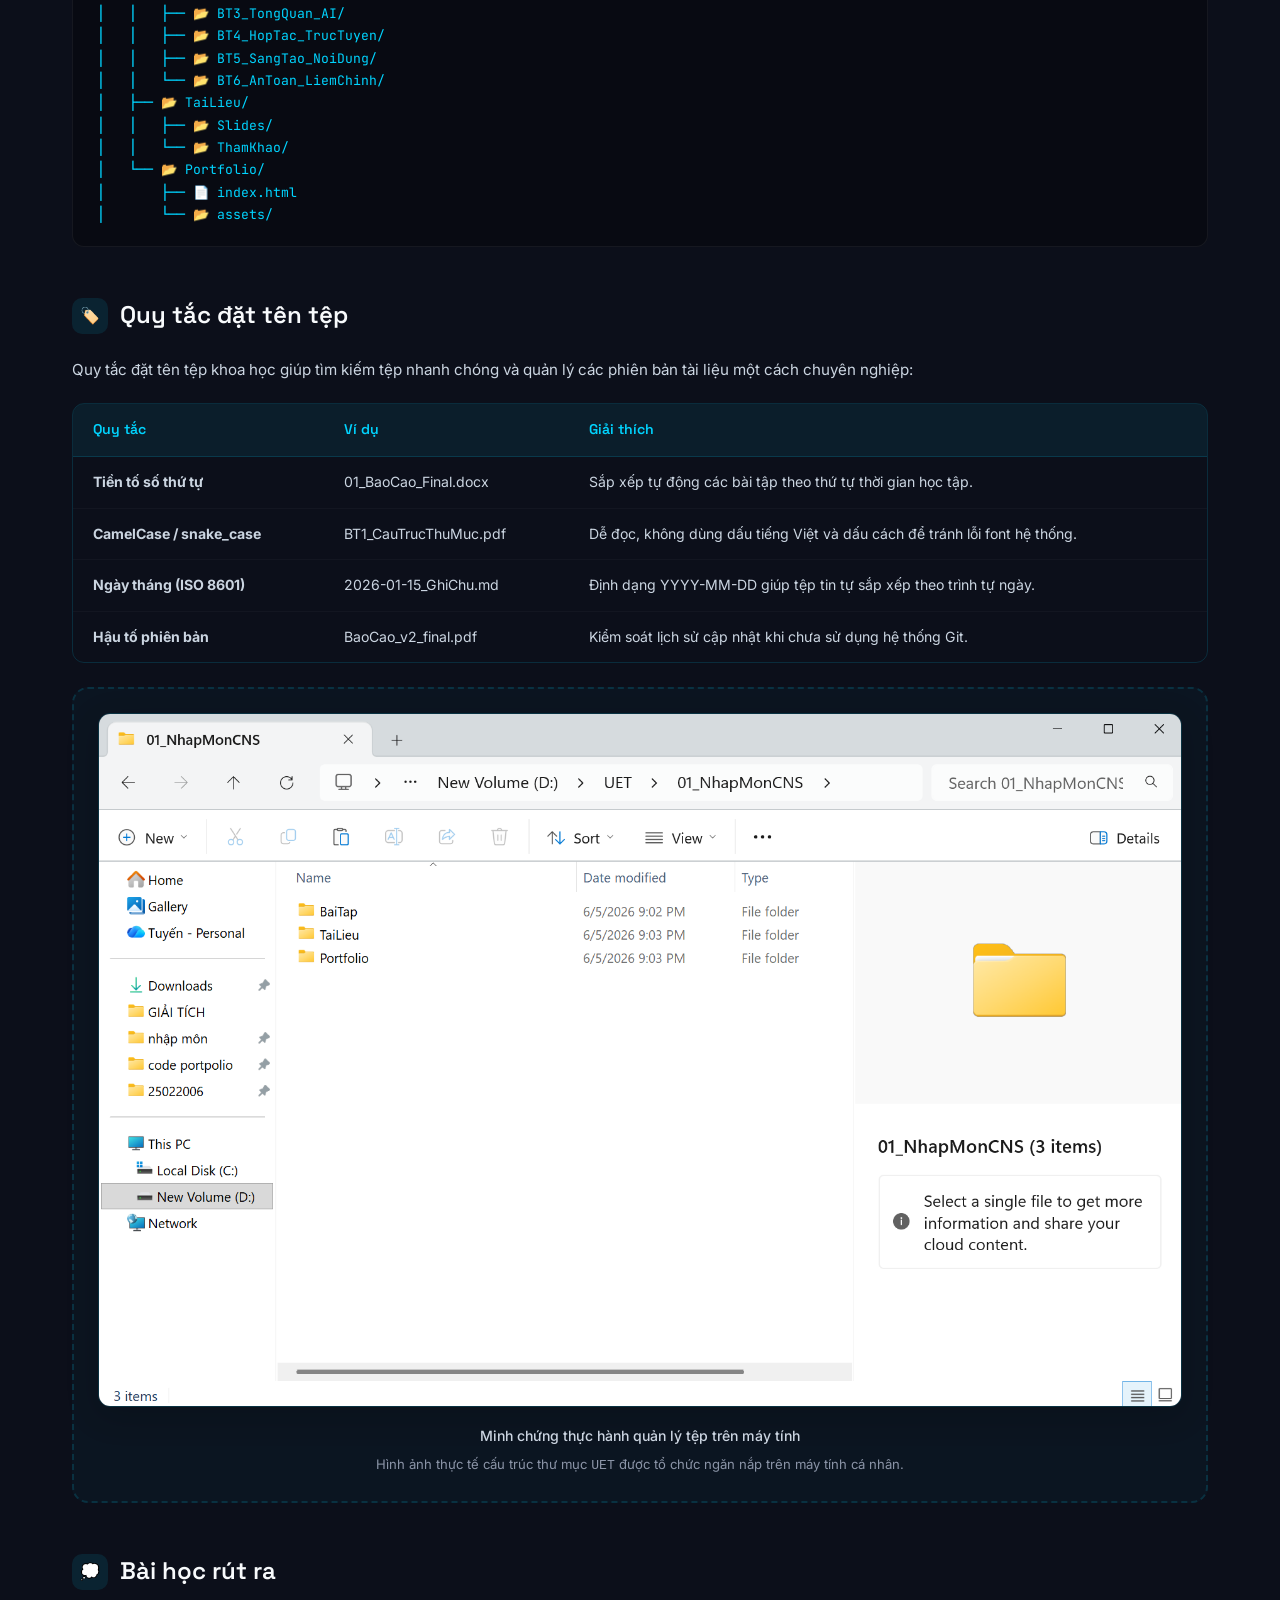
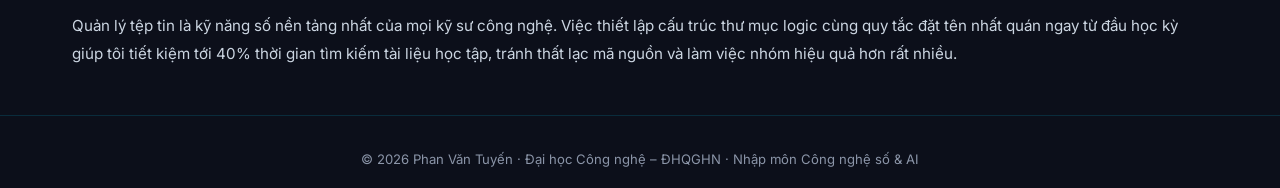
==== commit 8ded3b26: "update" ====
--- a/bai1.html
+++ b/bai1.html
@@ -37,7 +37,7 @@
             <ul class="nav-links" id="navLinks">
                 <li><a class="nav-link" href="index.html">About Me</a></li>
                 <li><a class="nav-link" href="projects.html">My Projects</a></li>
-                <li><a class="nav-link" href="summary.html">Summary</a></li>
+                <li><a class="nav-link" href="summary.html">Tổng Kết</a></li>
             </ul>
             <button class="theme-toggle" id="themeToggle" onclick="toggleTheme()" aria-label="Dark / Light Mode"
                 title="Dark / Light Mode">🌙</button>
@@ -51,7 +51,12 @@
                 <a class="detail-back" href="projects.html">← Quay lại My Projects</a>
                 <div class="detail-header-row">
                     <div class="detail-header-left">
-                        <span class="project-badge bt1">Bài tập 1 · Mục 1.4</span>
+                        <div style="display: flex; align-items: center; gap: 16px; margin-bottom: 16px;">
+                            <span class="project-badge bt1" style="margin-bottom: 0;">Bài tập 1 · Mục 1.4</span>
+                            <a href="https://drive.google.com/file/d/1uh2fbm1HA2EkxQLsQV8WUAnpFowSyJaD/view?usp=sharing" class="detail-pdf-btn" style="padding: 6px 16px; font-size: 0.8rem;" target="_blank">
+                                📄 Tải file PDF bài tập
+                            </a>
+                        </div>
                         <h1 class="detail-title">Máy tính và các thiết bị ngoại vi</h1>
                         <p style="color: var(--text-secondary); font-size: 1.05rem; margin-top: 8px;">
                             Thao tác cơ bản với tệp tin và thư mục trên hệ điều hành Windows
@@ -61,12 +66,6 @@
                             <span class="detail-meta-item">📄 File Management</span>
                             <span class="detail-meta-item">⏱️ Bài tập 1 của mục 1.4</span>
                         </div>
-                    </div>
-                    <div class="detail-header-right">
-                        <a href="25022006_tuan1.pdf" class="detail-pdf-btn" target="_blank">
-                            📄 Tải file PDF bài tập
-                        </a>
-                        <span class="detail-pdf-hint">Bài 1</span>
                     </div>
                 </div>
             </div>
--- a/styles.css
+++ b/styles.css
@@ -514,6 +514,19 @@
     color: var(--text-primary);
 }
 
+.btn-pdf {
+    background: rgba(239, 68, 68, 0.08);
+    color: #ef4444;
+    border: 1px solid rgba(239, 68, 68, 0.2);
+}
+
+.btn-pdf:hover {
+    background: rgba(239, 68, 68, 0.15);
+    border-color: rgba(239, 68, 68, 0.4);
+    box-shadow: 0 0 20px rgba(239, 68, 68, 0.15);
+    transform: translateY(-2px);
+}
+
 .btn-sm { padding: 8px 18px; font-size: 0.82rem; }
 
 /* ==========================================
@@ -1293,3 +1306,20 @@
 ::-webkit-scrollbar-track { background: var(--bg-primary); }
 ::-webkit-scrollbar-thumb { background: rgba(0,212,255,0.15); border-radius: 4px; }
 ::-webkit-scrollbar-thumb:hover { background: rgba(0,212,255,0.3); }
+
+@media print {
+    /* Ép trình duyệt giữ nguyên màu sắc và background */
+    * {
+        -webkit-print-color-adjust: exact !important;
+        print-color-adjust: exact !important;
+    }
+
+    /* Đảm bảo nền không bị đổi sang màu trắng */
+    body {
+        background-color: #0b0f19 !important; /* Thay mã màu này bằng màu nền chuẩn của bạn */
+    }
+
+    /* Ẩn bớt thanh cuộn hoặc những thứ không cần thiết khi in */
+    ::-webkit-scrollbar {
+        display: none;
+    }
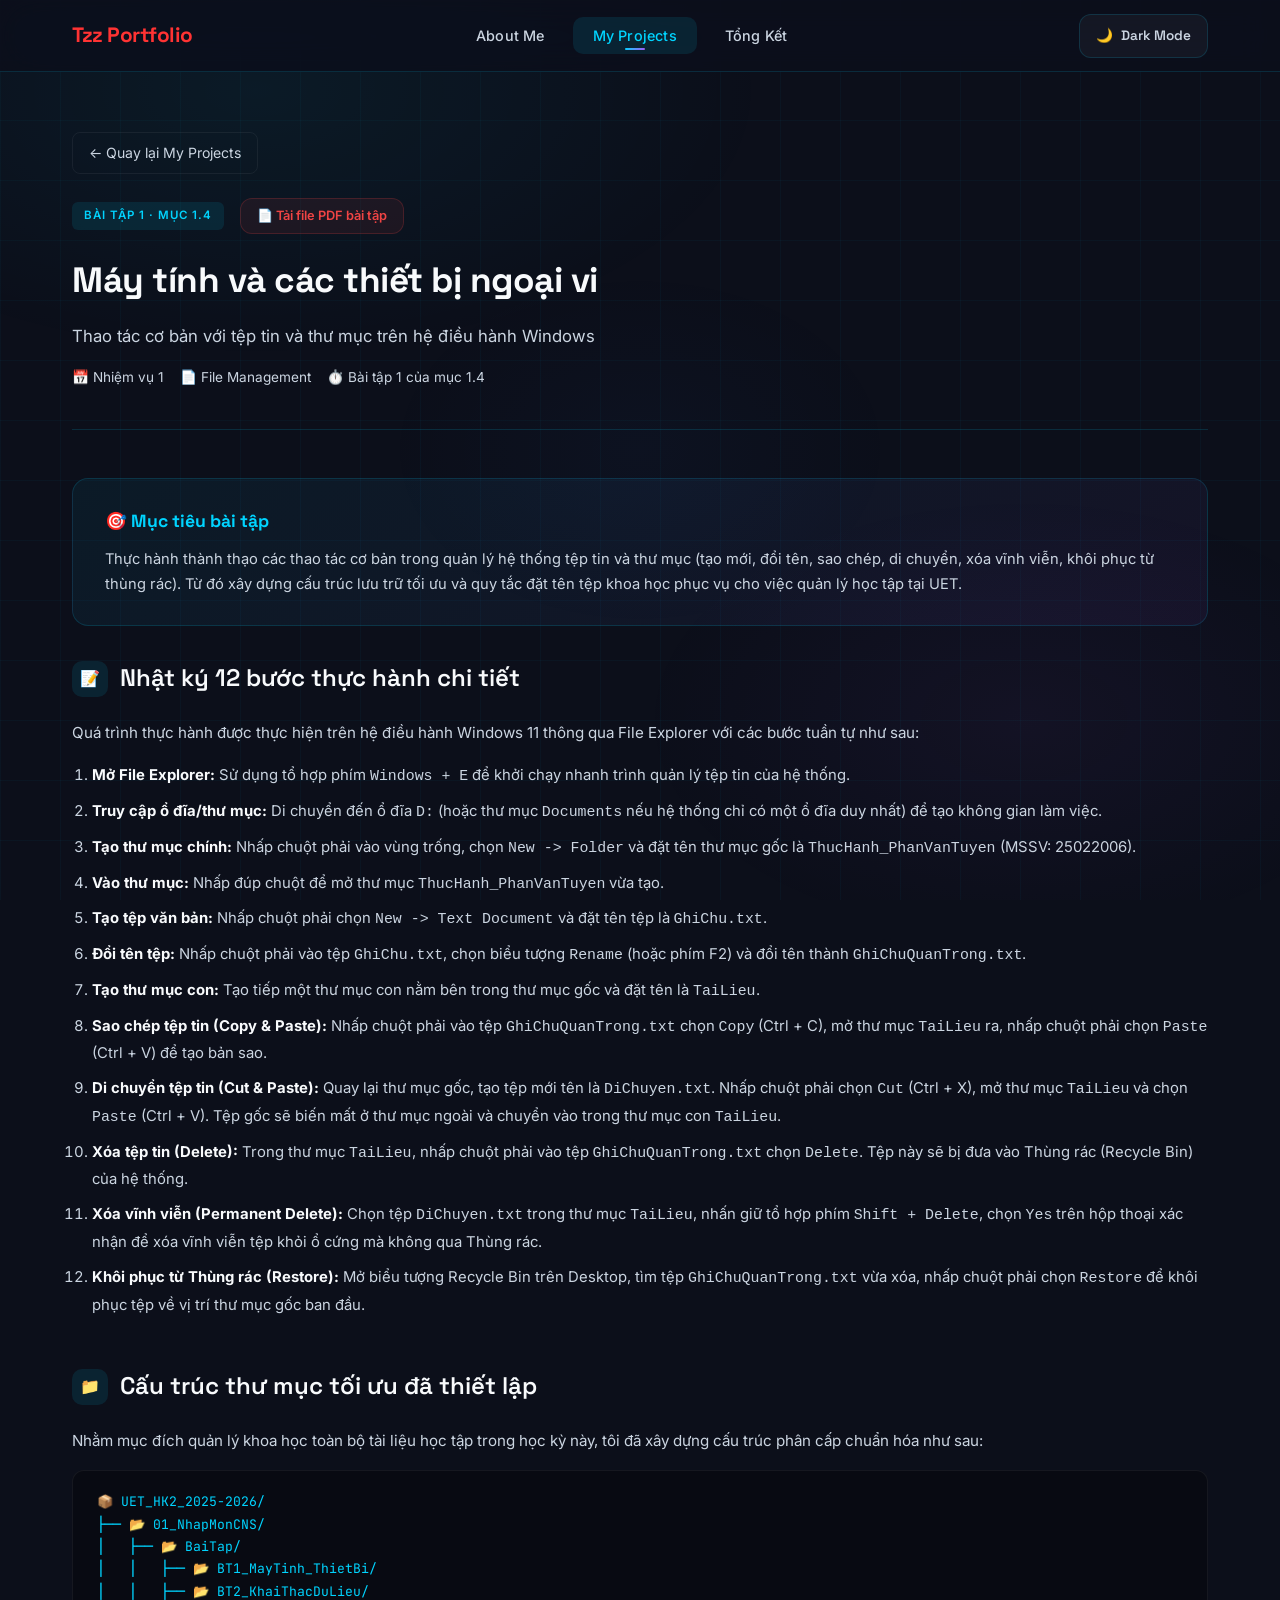
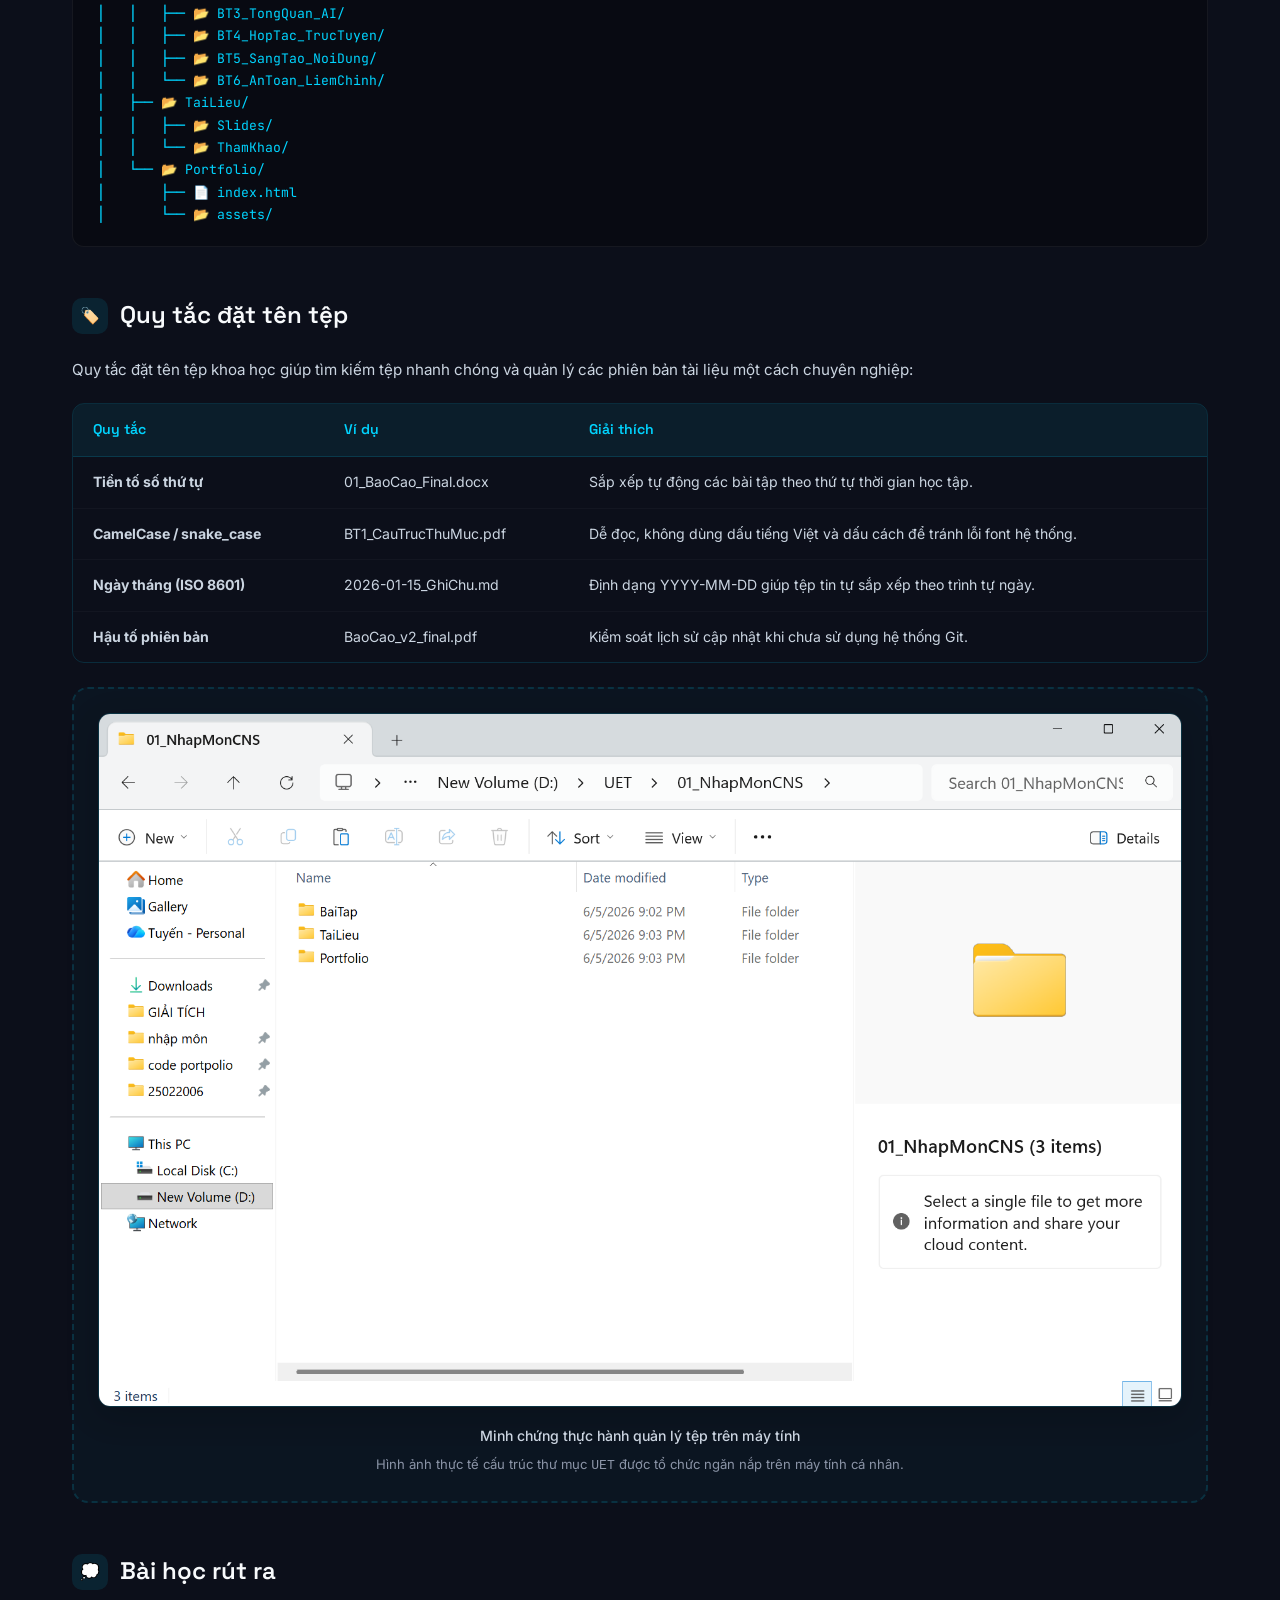
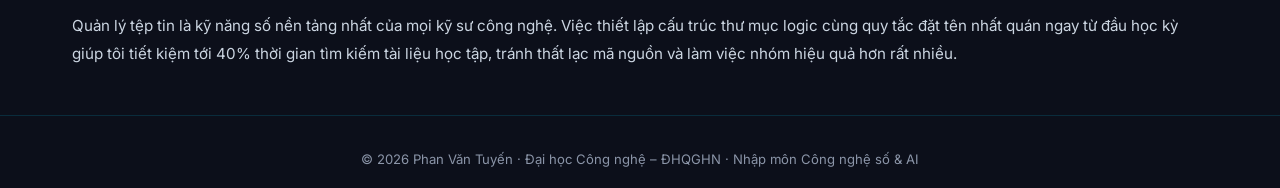
==== commit faa4a5bc: "update hieu ung dong" ====
--- a/bai1.html
+++ b/bai1.html
@@ -30,7 +30,7 @@
     <!-- NAVIGATION -->
     <nav class="navbar" id="navbar">
         <div class="nav-container">
-            <a class="nav-logo" href="index.html">⟨/⟩ Tzz Portfolio</a>
+            <a class="nav-logo" href="index.html">Tzz Portfolio</a>
             <button class="nav-toggle" id="navToggle" aria-label="Menu">
                 <span></span><span></span><span></span>
             </button>
--- a/styles.css
+++ b/styles.css
@@ -249,17 +249,26 @@
     font-family: 'Space Grotesk', sans-serif;
     font-size: 1.3rem;
     font-weight: 700;
-    background: var(--gradient-primary);
-    -webkit-background-clip: text;
-    -webkit-text-fill-color: transparent;
-    background-clip: text;
+    color: #ff3333;
     cursor: pointer;
     letter-spacing: -0.5px;
     transition: var(--transition-fast);
     text-decoration: none;
-}
-
-.nav-logo:hover { filter: brightness(1.2); }
+    animation: fireGlow 1.5s ease-in-out infinite alternate;
+}
+
+@keyframes fireGlow {
+    0% {
+        text-shadow: 0 0 5px rgba(255,51,51,0.5), 0 0 10px rgba(255,51,51,0.3);
+        transform: scale(1);
+    }
+    100% {
+        text-shadow: 0 0 10px rgba(255,51,51,0.8), 0 0 20px rgba(255,51,51,0.6), 0 0 30px rgba(255,102,0,0.4);
+        transform: scale(1.02);
+    }
+}
+
+.nav-logo:hover { filter: brightness(1.3); }
 
 .nav-links {
     display: flex;
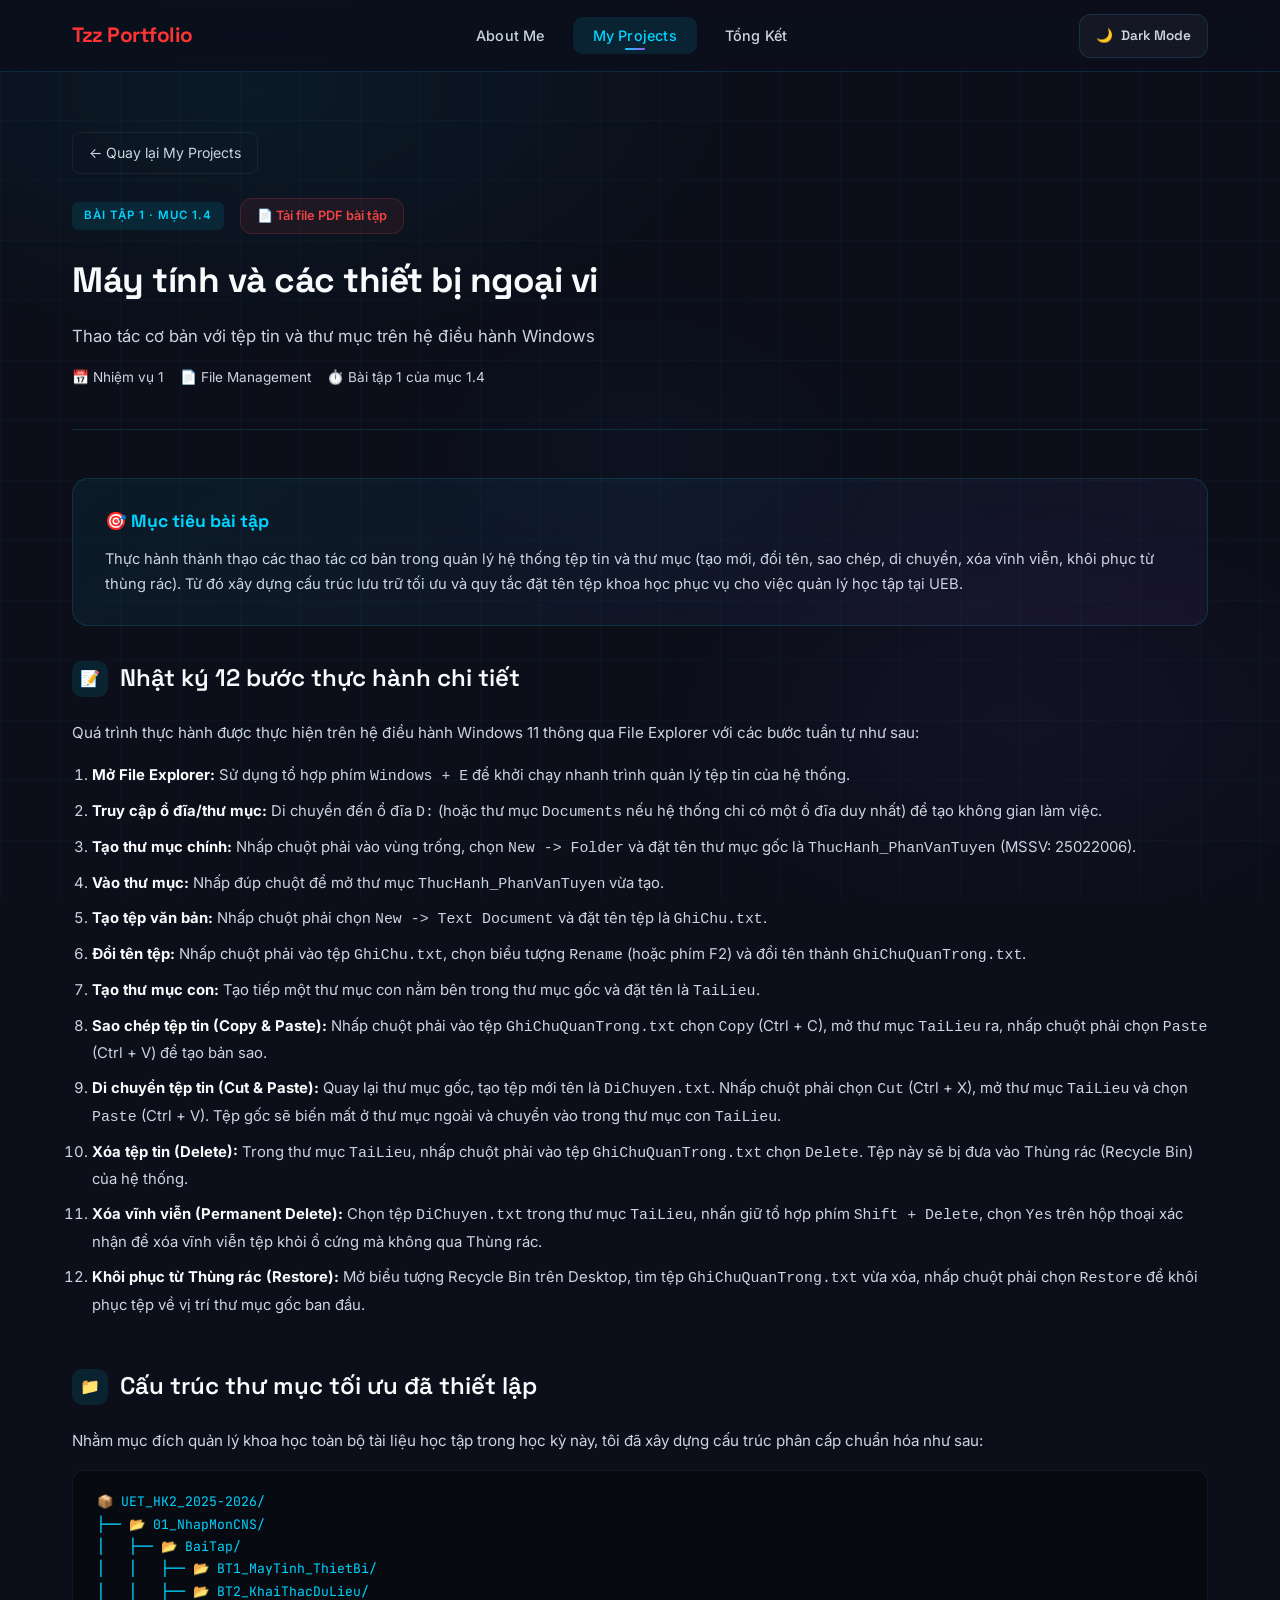
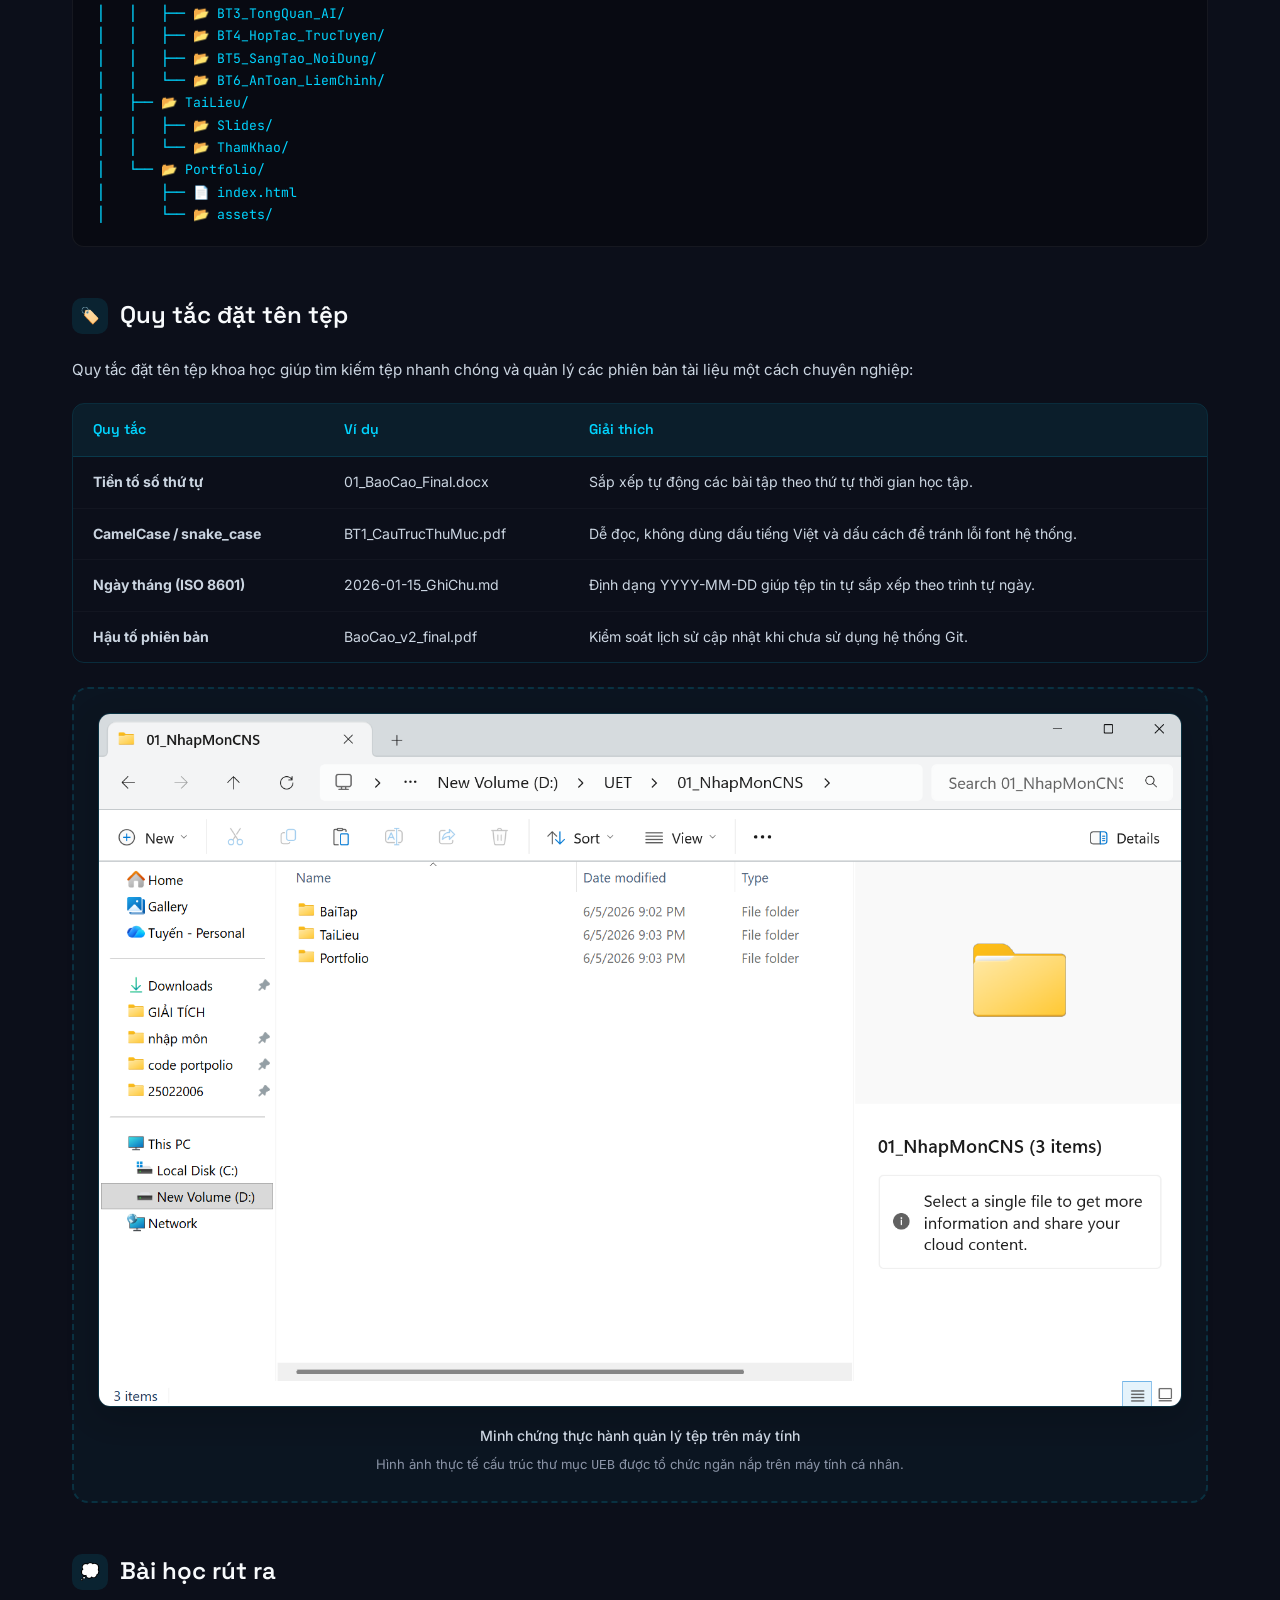
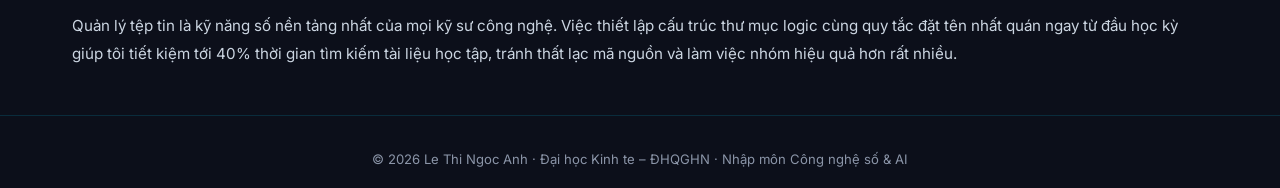
==== commit 8bc34e67: "Update bai1.html" ====
--- a/bai1.html
+++ b/bai1.html
@@ -53,7 +53,7 @@
                     <div class="detail-header-left">
                         <div style="display: flex; align-items: center; gap: 16px; margin-bottom: 16px;">
                             <span class="project-badge bt1" style="margin-bottom: 0;">Bài tập 1 · Mục 1.4</span>
-                            <a href="https://drive.google.com/file/d/1uh2fbm1HA2EkxQLsQV8WUAnpFowSyJaD/view?usp=sharing" class="detail-pdf-btn" style="padding: 6px 16px; font-size: 0.8rem;" target="_blank">
+                            <a href="https://drive.google.com/file/d/1tBBHi8essaKFcVf90w_aA-NAhEYrJiNK/view?usp=drive_link" class="detail-pdf-btn" style="padding: 6px 16px; font-size: 0.8rem;" target="_blank">
                                 📄 Tải file PDF bài tập
                             </a>
                         </div>
@@ -76,7 +76,7 @@
                 <p>
                     Thực hành thành thạo các thao tác cơ bản trong quản lý hệ thống tệp tin và thư mục (tạo mới, đổi
                     tên, sao chép, di chuyển, xóa vĩnh viễn, khôi phục từ thùng rác). Từ đó xây dựng cấu trúc lưu trữ
-                    tối ưu và quy tắc đặt tên tệp khoa học phục vụ cho việc quản lý học tập tại UET.
+                    tối ưu và quy tắc đặt tên tệp khoa học phục vụ cho việc quản lý học tập tại UEB.
                 </p>
             </div>
 
@@ -200,7 +200,7 @@
                     <p style="margin-bottom: 4px; color: var(--text-secondary); font-weight: 500;">Minh chứng thực hành
                         quản lý tệp trên máy tính</p>
                     <p style="font-size: 0.82rem; color: var(--text-muted); margin-bottom: 0;">Hình ảnh thực tế cấu trúc
-                        thư mục <code>UET</code> được tổ chức ngăn nắp trên máy tính cá nhân.</p>
+                        thư mục <code>UEB</code> được tổ chức ngăn nắp trên máy tính cá nhân.</p>
                 </div>
             </div>
 
@@ -219,11 +219,11 @@
     <!-- FOOTER -->
     <footer class="footer">
         <div class="container">
-            <p>© 2026 Phan Văn Tuyến · Đại học Công nghệ – ĐHQGHN · Nhập môn Công nghệ số &amp; AI</p>
+            <p>© 2026 Le Thi Ngoc Anh · Đại học Kinh te – ĐHQGHN · Nhập môn Công nghệ số &amp; AI</p>
         </div>
     </footer>
 
     <script src="script.js"></script>
 </body>
 
-</html>+</html>
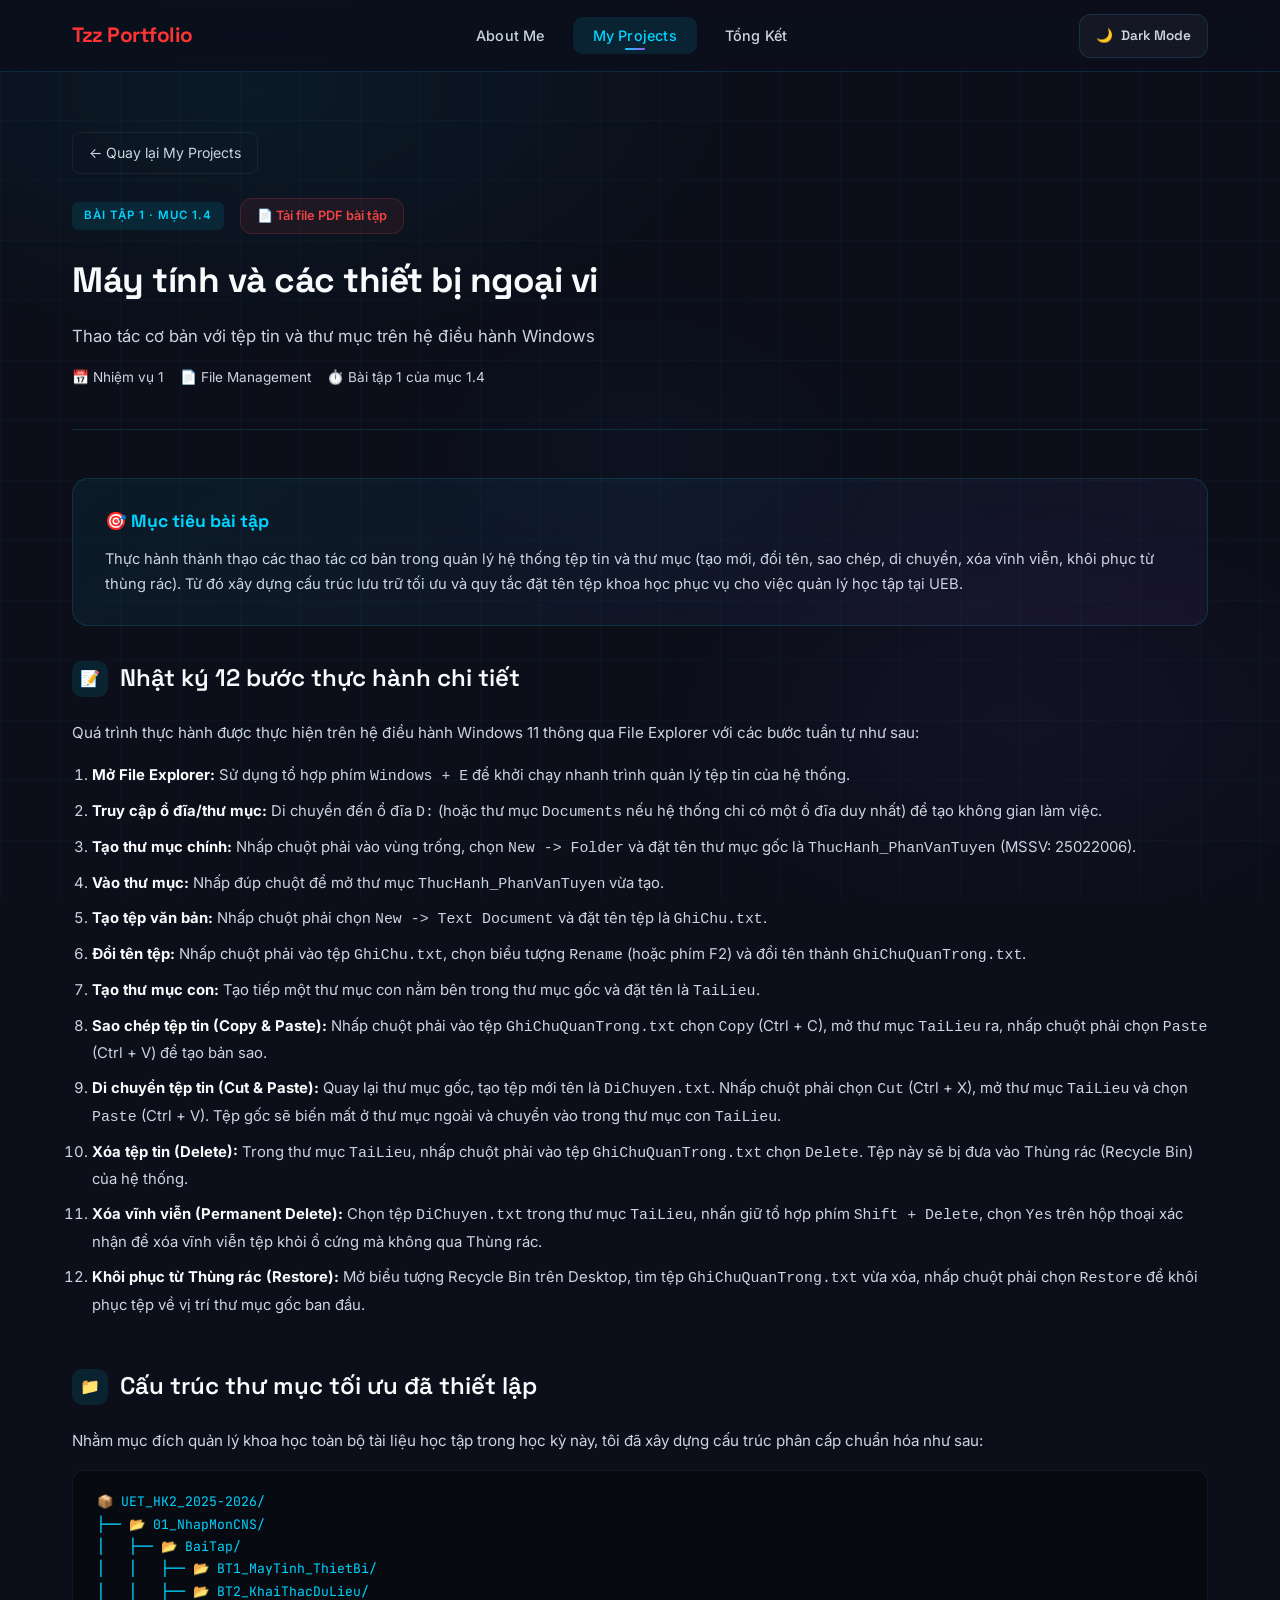
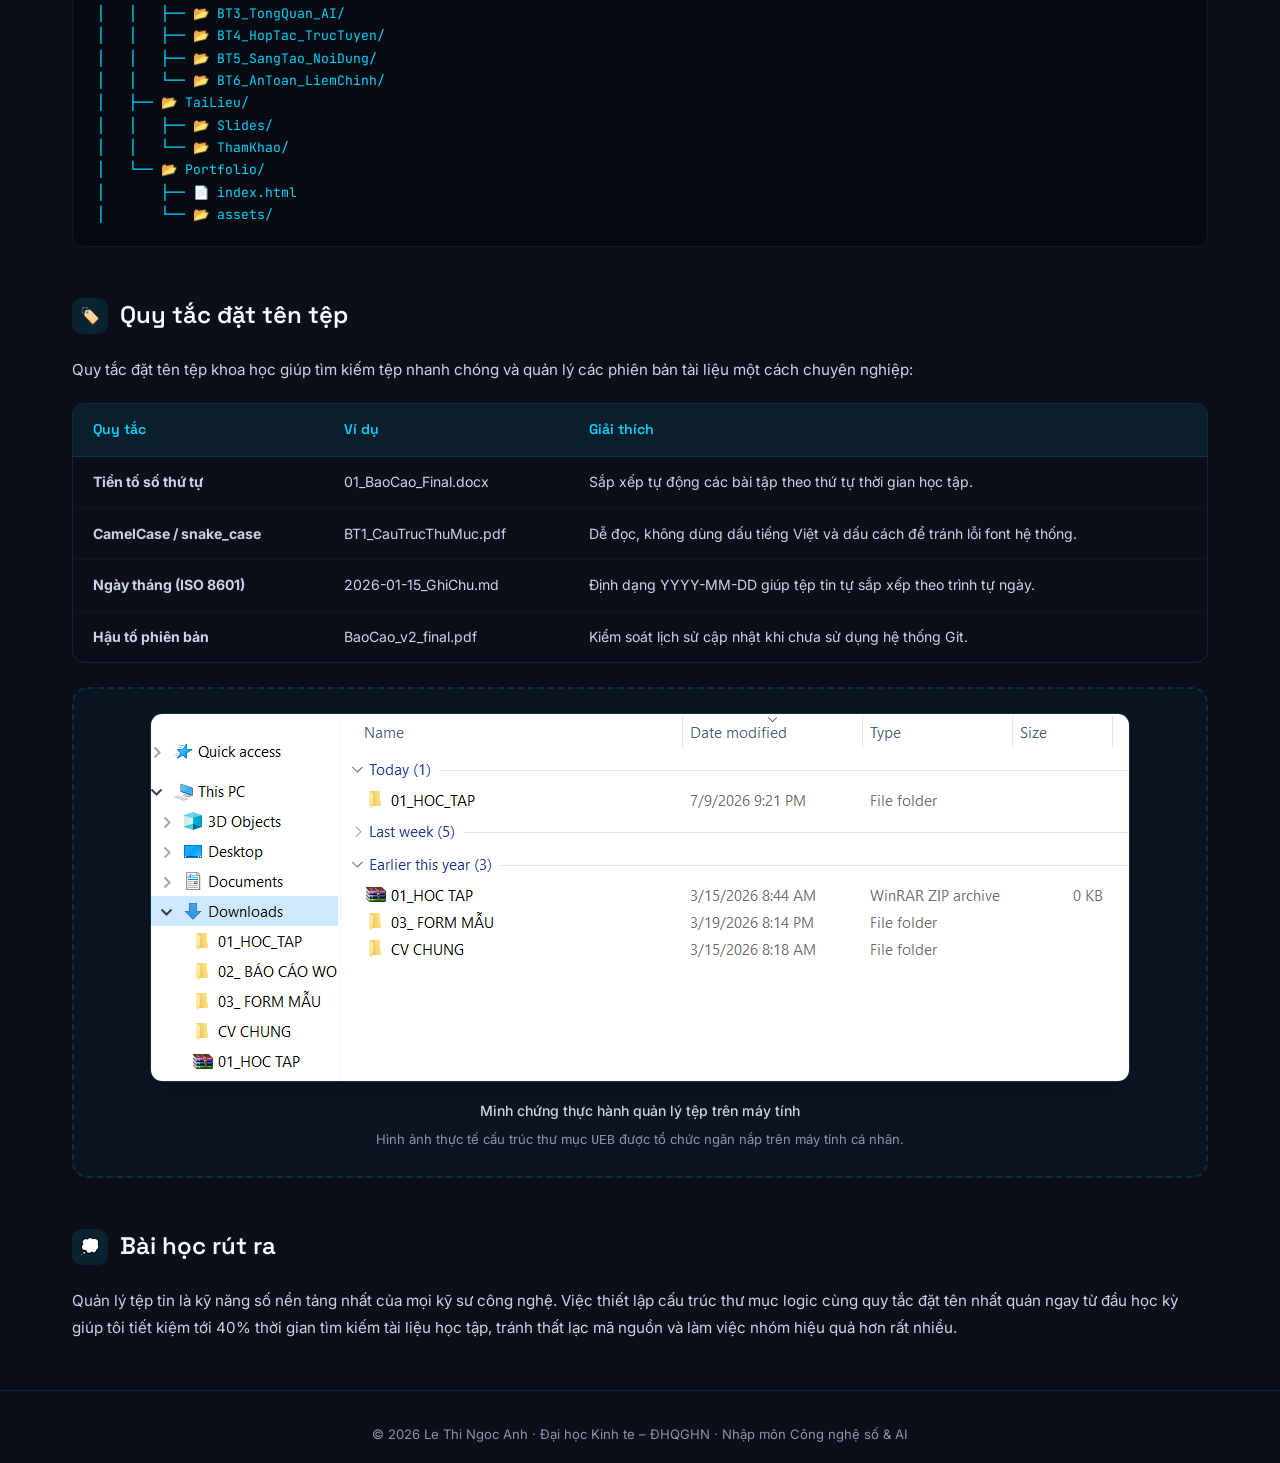
==== commit af86dcae: "Update bai1.html" ====
--- a/bai1.html
+++ b/bai1.html
@@ -195,7 +195,7 @@
                 </table>
 
                 <div class="screenshot-area" style="margin-top: 24px; padding: 24px;">
-                    <img src="minhchung.png" alt="Minh chứng thực hành quản lý tệp"
+                    <img src="minh-chung-moi.png" alt="Minh chứng thực hành quản lý tệp"
                         style="max-width: 100%; border-radius: 12px; border: 1px solid var(--border-color); box-shadow: 0 8px 32px rgba(0,0,0,0.2); display: block; margin: 0 auto 16px;">
                     <p style="margin-bottom: 4px; color: var(--text-secondary); font-weight: 500;">Minh chứng thực hành
                         quản lý tệp trên máy tính</p>
